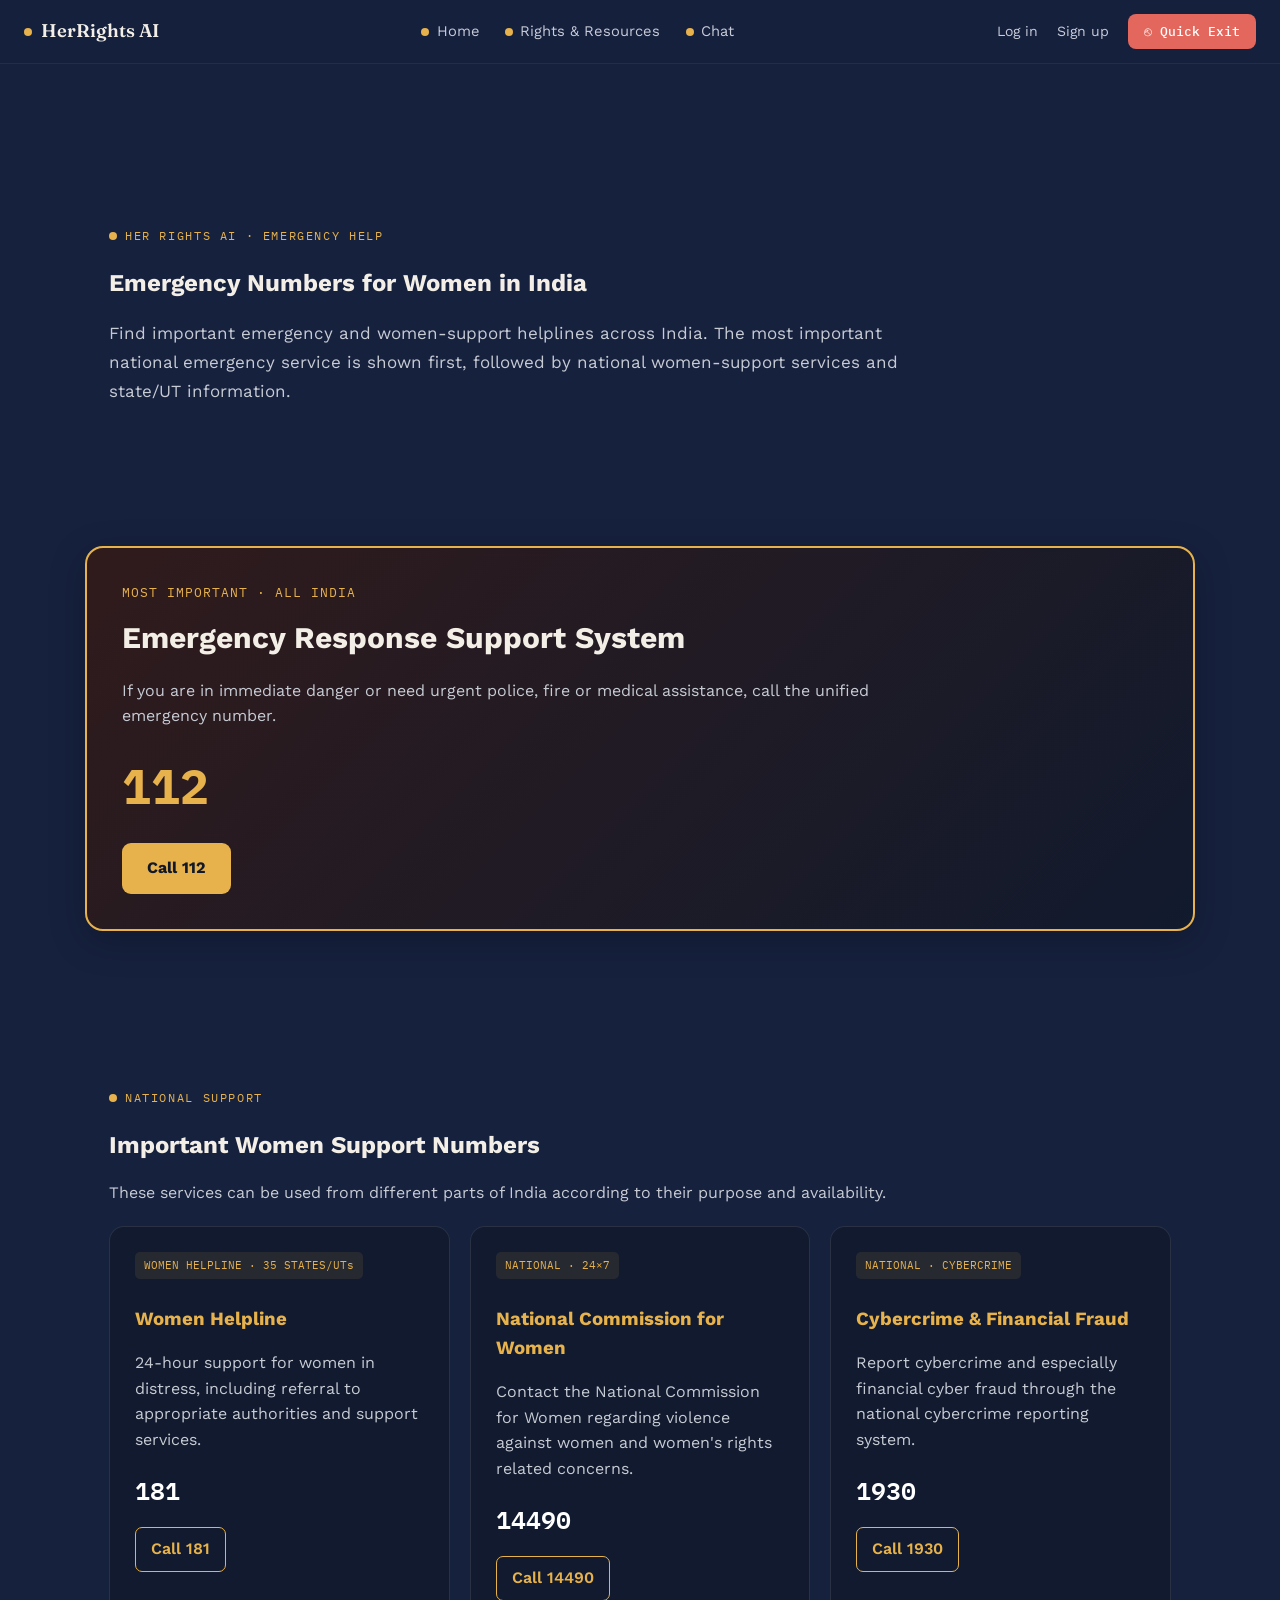
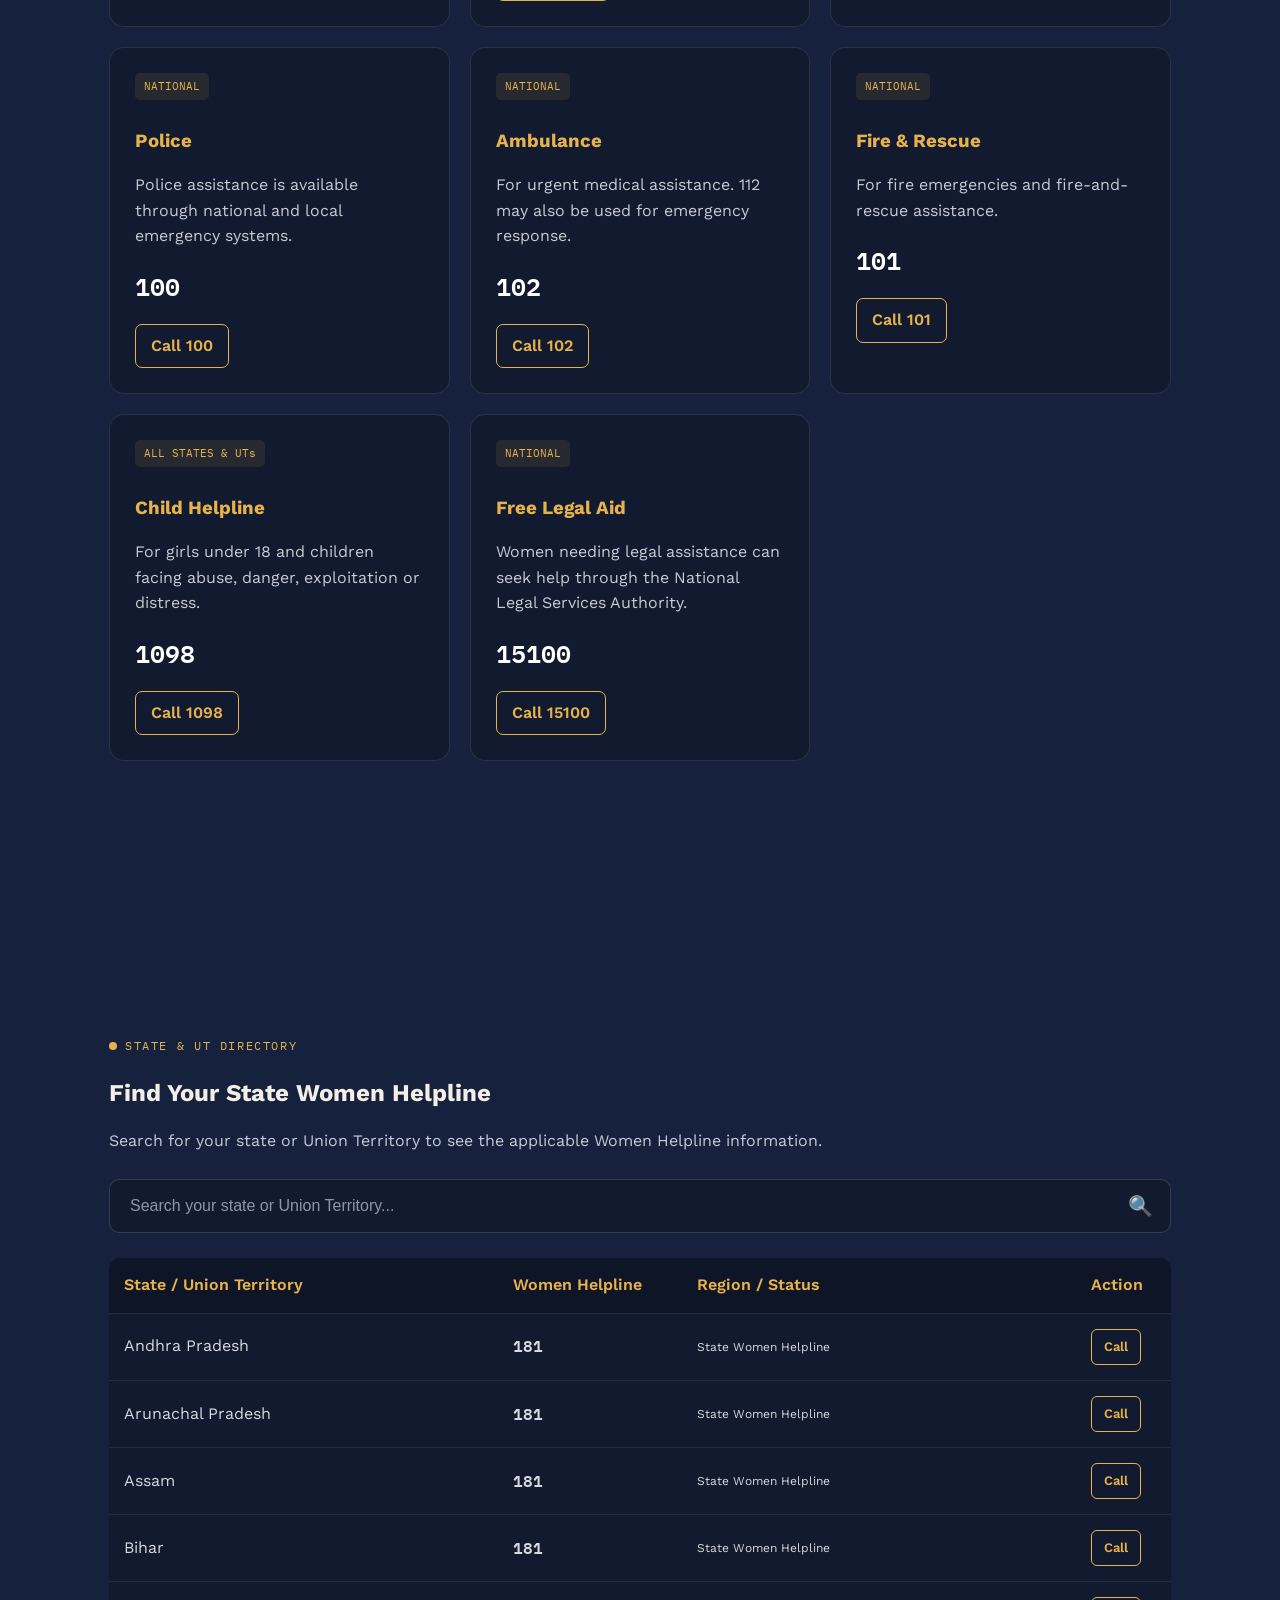
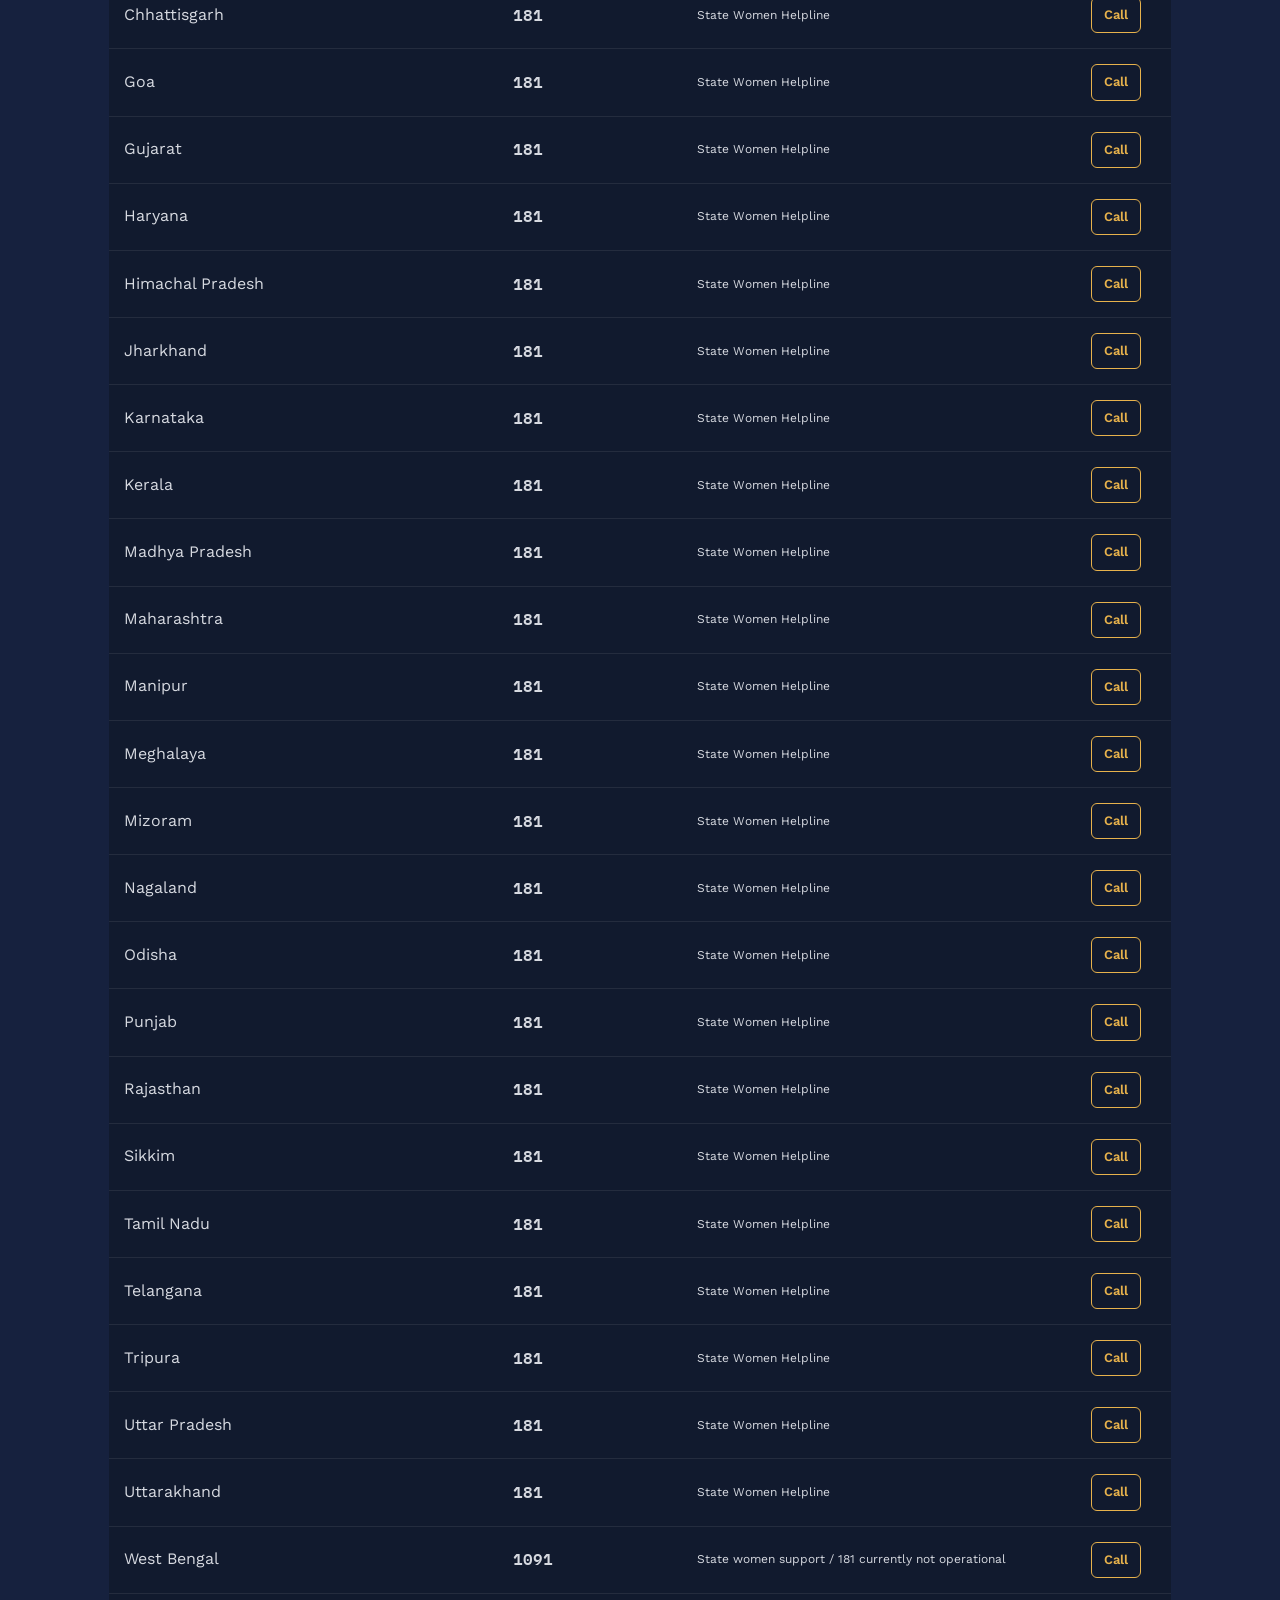
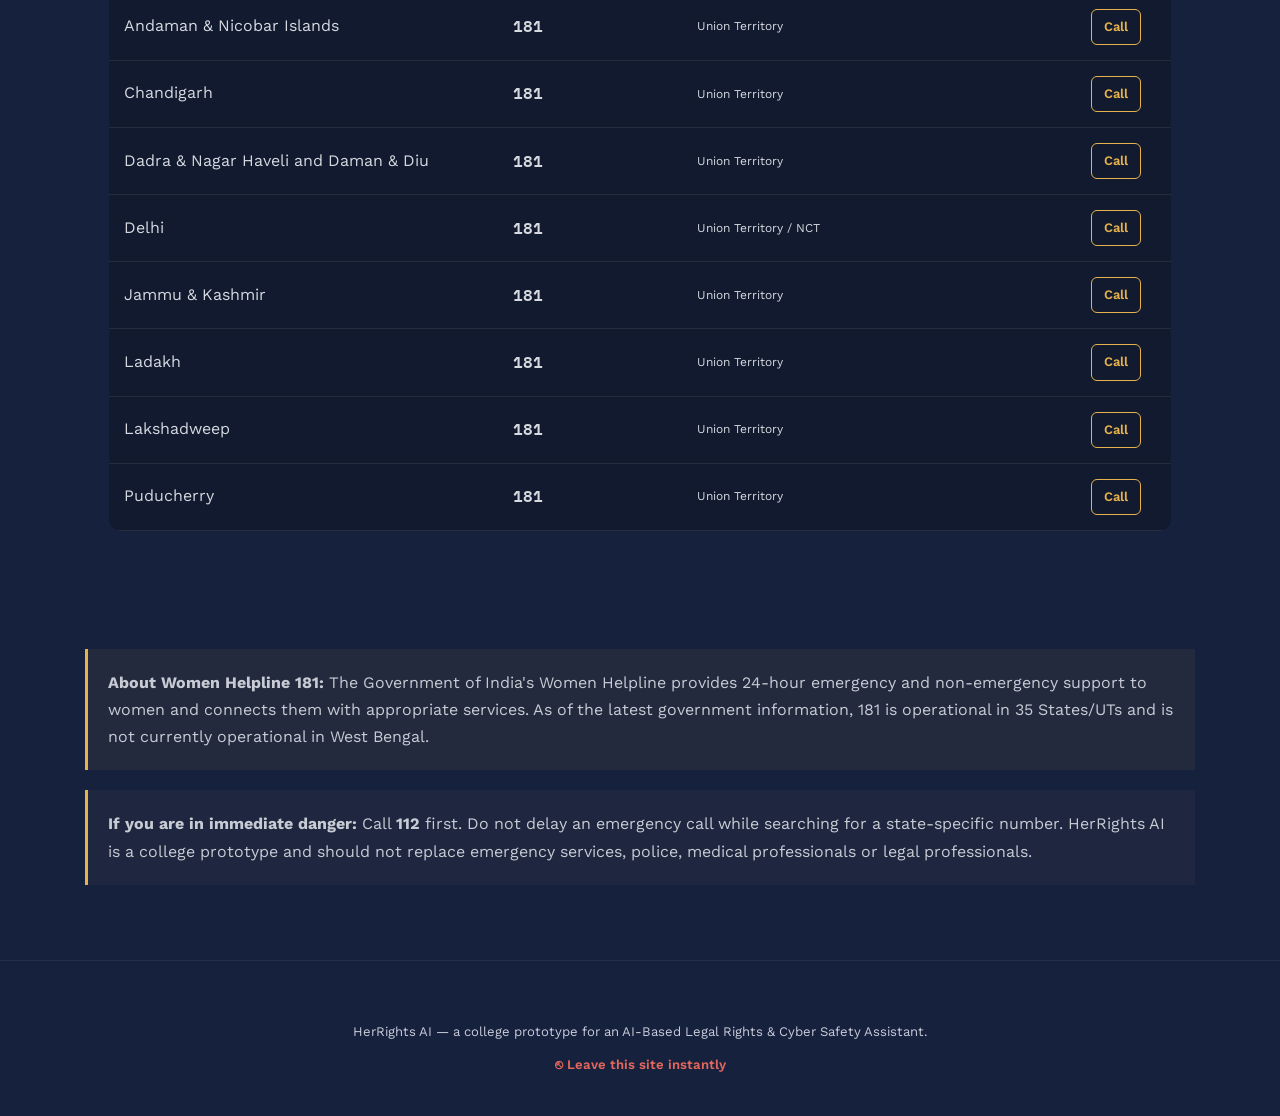
==== static/emergency.html @ c3284aa6 "Initial HerRights AI prototype" ====
<!DOCTYPE html>
<html lang="en">

<head>

    <meta charset="UTF-8">

    <meta name="viewport"
          content="width=device-width, initial-scale=1.0">

    <title>HerRights AI — Emergency Help</title>


    <!-- Google Fonts -->

    <link rel="preconnect"
          href="https://fonts.googleapis.com">

    <link href="https://fonts.googleapis.com/css2?family=Fraunces:opsz,wght@9..144,400;9..144,500;9..144,600;9..144,700&family=Work+Sans:wght@400;500;600;700&family=IBM+Plex+Mono:wght@400;500&display=swap"
          rel="stylesheet">


    <!-- Main CSS -->

    <link rel="stylesheet"
          href="style.css">


    <style>

        /* =====================================================
           PAGE CONTAINER
        ===================================================== */

        .emergency-container {

            max-width: 1150px;

            margin: 55px auto;

            padding: 20px;

        }


        /* =====================================================
           INTRO
        ===================================================== */

        .emergency-intro {

            max-width: 850px;

            margin-bottom: 35px;

        }


        .emergency-intro h1 {

            margin-bottom: 15px;

        }


        .emergency-intro p {

            color: #c7cbd4;

            line-height: 1.7;

            font-size: 17px;

        }


        /* =====================================================
           MOST IMPORTANT EMERGENCY - 112
        ===================================================== */

        .primary-emergency {

            background:
                linear-gradient(
                    135deg,
                    #301b1b,
                    #111a2e
                );

            border: 2px solid #e7b24c;

            border-radius: 18px;

            padding: 35px;

            margin-bottom: 25px;

            box-shadow:
                0 10px 35px
                rgba(0,0,0,0.25);

        }


        .primary-label {

            font-family:
                "IBM Plex Mono",
                monospace;

            font-size: 13px;

            letter-spacing: 1px;

            color: #e7b24c;

            margin-bottom: 12px;

        }


        .primary-emergency h2 {

            margin: 0 0 10px;

            font-size: 30px;

        }


        .primary-emergency p {

            color: #c7cbd4;

            line-height: 1.6;

            max-width: 800px;

        }


        .primary-number {

            font-family:
                "IBM Plex Mono",
                monospace;

            font-size: 48px;

            font-weight: 700;

            color: #e7b24c;

            margin: 20px 0;

        }


        .call-button {

            display: inline-block;

            padding: 13px 25px;

            border-radius: 9px;

            background: #e7b24c;

            color: #111827;

            text-decoration: none;

            font-weight: 700;

        }


        .call-button:hover {

            opacity: 0.9;

        }


        /* =====================================================
           NATIONAL IMPORTANT NUMBERS
        ===================================================== */

        .section-heading {

            margin-top: 45px;

            margin-bottom: 20px;

        }


        .section-heading h2 {

            margin-bottom: 8px;

        }


        .section-heading p {

            color: #c7cbd4;

            line-height: 1.6;

        }


        .emergency-grid {

            display: grid;

            grid-template-columns:
                repeat(
                    auto-fit,
                    minmax(260px, 1fr)
                );

            gap: 20px;

        }


        .emergency-card {

            background: #111a2e;

            border: 1px solid
                rgba(255,255,255,0.1);

            border-radius: 15px;

            padding: 25px;

            transition: 0.25s;

        }


        .emergency-card:hover {

            transform: translateY(-3px);

            border-color: #e7b24c;

        }


        .emergency-card h3 {

            color: #e7b24c;

            margin-bottom: 10px;

        }


        .emergency-card p {

            color: #c7cbd4;

            line-height: 1.6;

        }


        .card-number {

            display: block;

            font-family:
                "IBM Plex Mono",
                monospace;

            font-size: 25px;

            font-weight: 600;

            color: #ffffff;

            margin: 18px 0;

        }


        .region-tag {

            display: inline-block;

            padding: 5px 9px;

            border-radius: 5px;

            background:
                rgba(231,178,76,0.1);

            color: #e7b24c;

            font-family:
                "IBM Plex Mono",
                monospace;

            font-size: 11px;

            margin-bottom: 8px;

        }


        .call-small {

            display: inline-block;

            padding: 9px 15px;

            border: 1px solid #e7b24c;

            border-radius: 7px;

            color: #e7b24c;

            text-decoration: none;

            font-weight: 600;

        }


        .call-small:hover {

            background: #e7b24c;

            color: #111827;

        }


        /* =====================================================
           SEARCH SECTION
        ===================================================== */

        .state-section {

            margin-top: 55px;

        }


        .search-box {

            position: relative;

            margin: 25px 0;

        }


        .search-box input {

            width: 100%;

            box-sizing: border-box;

            padding: 17px 50px 17px 20px;

            border-radius: 10px;

            border: 1px solid
                rgba(255,255,255,0.15);

            background: #111a2e;

            color: #ffffff;

            font-size: 16px;

            outline: none;

        }


        .search-box input:focus {

            border-color: #e7b24c;

        }


        .search-box input::placeholder {

            color: #8f96a5;

        }


        .search-icon {

            position: absolute;

            right: 18px;

            top: 50%;

            transform:
                translateY(-50%);

            color: #e7b24c;

            font-size: 20px;

        }


        .clear-search {

            margin-top: 8px;

            background: none;

            border: none;

            color: #e7b24c;

            cursor: pointer;

            font-size: 14px;

            display: none;

        }


        /* =====================================================
           STATE TABLE
        ===================================================== */

        .state-table-wrapper {

            overflow-x: auto;

        }


        .state-table {

            width: 100%;

            border-collapse: collapse;

            background: #111a2e;

            border-radius: 12px;

            overflow: hidden;

        }


        .state-table th,
        .state-table td {

            padding: 15px;

            text-align: left;

            border-bottom:
                1px solid
                rgba(255,255,255,0.08);

        }


        .state-table th {

            color: #e7b24c;

            font-weight: 600;

            background: #0d1526;

        }


        .state-table td {

            color: #d6d9e0;

        }


        .state-table tr:hover {

            background:
                rgba(231,178,76,0.04);

        }


        .state-number {

            font-family:
                "IBM Plex Mono",
                monospace;

            color: #ffffff;

            font-weight: 600;

        }


        .state-call {

            display: inline-block;

            padding: 7px 12px;

            border: 1px solid #e7b24c;

            border-radius: 6px;

            color: #e7b24c;

            text-decoration: none;

            font-size: 13px;

            font-weight: 600;

        }


        .state-call:hover {

            background: #e7b24c;

            color: #111827;

        }


        .coverage {

            font-size: 12px;

            color: #9ea5b5;

        }


        /* =====================================================
           NO RESULTS
        ===================================================== */

        .no-results {

            display: none;

            text-align: center;

            padding: 35px;

            color: #c7cbd4;

            background: #111a2e;

            border-radius: 12px;

            margin-top: 15px;

        }


        /* =====================================================
           INFORMATION NOTE
        ===================================================== */

        .info-note {

            margin-top: 30px;

            padding: 20px;

            border-left: 3px solid #e7b24c;

            background:
                rgba(231,178,76,0.06);

            color: #c7cbd4;

            line-height: 1.7;

        }


        .warning-note {

            margin-top: 20px;

            padding: 20px;

            border-left: 3px solid #e7b24c;

            background:
                rgba(231,178,76,0.04);

            color: #c7cbd4;

            line-height: 1.7;

        }


        /* =====================================================
           MOBILE
        ===================================================== */

        @media (max-width: 700px) {

            .emergency-container {

                margin-top: 30px;

                padding: 15px;

            }


            .primary-emergency {

                padding: 25px;

            }


            .primary-number {

                font-size: 40px;

            }


            .state-table th,
            .state-table td {

                padding: 12px;

            }

        }

    </style>

</head>


<body>


<!-- =========================================================
     NAVIGATION
========================================================= -->

<header class="nav">


    <a href="index.html"
       class="brand">

        <span class="dot pulse"></span>

        HerRights AI

    </a>


    <nav class="links">


        <a href="index.html">

            <span class="dot"></span>

            Home

        </a>


        <a href="resources.html">

            <span class="dot"></span>

            Rights &amp; Resources

        </a>


        <a href="chat.html">

            <span class="dot"></span>

            Chat

        </a>


    </nav>


    <div class="nav-right">


        <a href="login.html"
           class="nav-auth">

            Log in

        </a>


        <a href="signup.html"
           class="nav-auth">

            Sign up

        </a>


        <button
            class="quick-exit"
            id="quickExitBtn">

            ⎋ Quick Exit

        </button>


    </div>

</header>



<!-- =========================================================
     MAIN
========================================================= -->

<main class="emergency-container">


    <!-- INTRO -->

    <section class="emergency-intro">


        <div class="eyebrow">

            <span class="dot pulse"></span>

            HER RIGHTS AI · EMERGENCY HELP

        </div>


        <h1>

            Emergency Numbers for Women in India

        </h1>


        <p>

            Find important emergency and women-support
            helplines across India. The most important
            national emergency service is shown first,
            followed by national women-support services
            and state/UT information.

        </p>


    </section>



    <!-- =====================================================
         112
    ====================================================== -->

    <section class="primary-emergency">


        <div class="primary-label">

            MOST IMPORTANT · ALL INDIA

        </div>


        <h2>

            Emergency Response Support System

        </h2>


        <p>

            If you are in immediate danger or need
            urgent police, fire or medical assistance,
            call the unified emergency number.

        </p>


        <div class="primary-number">

            112

        </div>


        <a
            href="tel:112"
            class="call-button">

            Call 112

        </a>


    </section>



    <!-- =====================================================
         NATIONAL NUMBERS
    ====================================================== -->

    <section>


        <div class="section-heading">


            <div class="eyebrow">

                <span class="dot"></span>

                NATIONAL SUPPORT

            </div>


            <h2>

                Important Women Support Numbers

            </h2>


            <p>

                These services can be used from
                different parts of India according
                to their purpose and availability.

            </p>


        </div>



        <div class="emergency-grid">



            <!-- 181 -->

            <article class="emergency-card">


                <span class="region-tag">

                    WOMEN HELPLINE · 35 STATES/UTs

                </span>


                <h3>

                    Women Helpline

                </h3>


                <p>

                    24-hour support for women in
                    distress, including referral to
                    appropriate authorities and
                    support services.

                </p>


                <span class="card-number">

                    181

                </span>


                <a
                    href="tel:181"
                    class="call-small">

                    Call 181

                </a>


            </article>



            <!-- NCW -->

            <article class="emergency-card">


                <span class="region-tag">

                    NATIONAL · 24×7

                </span>


                <h3>

                    National Commission for Women

                </h3>


                <p>

                    Contact the National Commission
                    for Women regarding violence
                    against women and women's rights
                    related concerns.

                </p>


                <span class="card-number">

                    14490

                </span>


                <a
                    href="tel:14490"
                    class="call-small">

                    Call 14490

                </a>


            </article>



            <!-- CYBER -->

            <article class="emergency-card">


                <span class="region-tag">

                    NATIONAL · CYBERCRIME

                </span>


                <h3>

                    Cybercrime &amp; Financial Fraud

                </h3>


                <p>

                    Report cybercrime and especially
                    financial cyber fraud through the
                    national cybercrime reporting
                    system.

                </p>


                <span class="card-number">

                    1930

                </span>


                <a
                    href="tel:1930"
                    class="call-small">

                    Call 1930

                </a>


            </article>



            <!-- POLICE -->

            <article class="emergency-card">


                <span class="region-tag">

                    NATIONAL

                </span>


                <h3>

                    Police

                </h3>


                <p>

                    Police assistance is available
                    through national and local
                    emergency systems.

                </p>


                <span class="card-number">

                    100

                </span>


                <a
                    href="tel:100"
                    class="call-small">

                    Call 100

                </a>


            </article>



            <!-- AMBULANCE -->

            <article class="emergency-card">


                <span class="region-tag">

                    NATIONAL

                </span>


                <h3>

                    Ambulance

                </h3>


                <p>

                    For urgent medical assistance.
                    112 may also be used for
                    emergency response.

                </p>


                <span class="card-number">

                    102

                </span>


                <a
                    href="tel:102"
                    class="call-small">

                    Call 102

                </a>


            </article>



            <!-- FIRE -->

            <article class="emergency-card">


                <span class="region-tag">

                    NATIONAL

                </span>


                <h3>

                    Fire &amp; Rescue

                </h3>


                <p>

                    For fire emergencies and
                    fire-and-rescue assistance.

                </p>


                <span class="card-number">

                    101

                </span>


                <a
                    href="tel:101"
                    class="call-small">

                    Call 101

                </a>


            </article>



            <!-- CHILD -->

            <article class="emergency-card">


                <span class="region-tag">

                    ALL STATES &amp; UTs

                </span>


                <h3>

                    Child Helpline

                </h3>


                <p>

                    For girls under 18 and children
                    facing abuse, danger, exploitation
                    or distress.

                </p>


                <span class="card-number">

                    1098

                </span>


                <a
                    href="tel:1098"
                    class="call-small">

                    Call 1098

                </a>


            </article>



            <!-- LEGAL AID -->

            <article class="emergency-card">


                <span class="region-tag">

                    NATIONAL

                </span>


                <h3>

                    Free Legal Aid

                </h3>


                <p>

                    Women needing legal assistance
                    can seek help through the
                    National Legal Services Authority.

                </p>


                <span class="card-number">

                    15100

                </span>


                <a
                    href="tel:15100"
                    class="call-small">

                    Call 15100

                </a>


            </article>


        </div>

    </section>



    <!-- =====================================================
         STATE SEARCH
    ====================================================== -->

    <section class="state-section">


        <div class="section-heading">


            <div class="eyebrow">

                <span class="dot"></span>

                STATE &amp; UT DIRECTORY

            </div>


            <h2>

                Find Your State Women Helpline

            </h2>


            <p>

                Search for your state or Union Territory
                to see the applicable Women Helpline
                information.

            </p>


        </div>



        <!-- SEARCH BAR -->

        <div class="search-box">


            <input
                type="text"
                id="stateSearch"
                placeholder="Search your state or Union Territory...">


            <span class="search-icon">

                🔍

            </span>


        </div>


        <button
            id="clearSearch"
            class="clear-search">

            Clear search

        </button>



        <!-- STATE TABLE -->

        <div class="state-table-wrapper">


            <table class="state-table">


                <thead>

                    <tr>

                        <th>

                            State / Union Territory

                        </th>


                        <th>

                            Women Helpline

                        </th>


                        <th>

                            Region / Status

                        </th>


                        <th>

                            Action

                        </th>

                    </tr>

                </thead>


                <tbody id="stateTableBody">


                    <!-- =================================================
                         STATES
                    ================================================== -->


                    <tr>

                        <td>
                            Andhra Pradesh
                        </td>

                        <td class="state-number">
                            181
                        </td>

                        <td class="coverage">
                            State Women Helpline
                        </td>

                        <td>
                            <a href="tel:181"
                               class="state-call">
                                Call
                            </a>
                        </td>

                    </tr>


                    <tr>

                        <td>
                            Arunachal Pradesh
                        </td>

                        <td class="state-number">
                            181
                        </td>

                        <td class="coverage">
                            State Women Helpline
                        </td>

                        <td>
                            <a href="tel:181"
                               class="state-call">
                                Call
                            </a>
                        </td>

                    </tr>


                    <tr>

                        <td>
                            Assam
                        </td>

                        <td class="state-number">
                            181
                        </td>

                        <td class="coverage">
                            State Women Helpline
                        </td>

                        <td>
                            <a href="tel:181"
                               class="state-call">
                                Call
                            </a>
                        </td>

                    </tr>


                    <tr>

                        <td>
                            Bihar
                        </td>

                        <td class="state-number">
                            181
                        </td>

                        <td class="coverage">
                            State Women Helpline
                        </td>

                        <td>
                            <a href="tel:181"
                               class="state-call">
                                Call
                            </a>
                        </td>

                    </tr>


                    <tr>

                        <td>
                            Chhattisgarh
                        </td>

                        <td class="state-number">
                            181
                        </td>

                        <td class="coverage">
                            State Women Helpline
                        </td>

                        <td>
                            <a href="tel:181"
                               class="state-call">
                                Call
                            </a>
                        </td>

                    </tr>


                    <tr>

                        <td>
                            Goa
                        </td>

                        <td class="state-number">
                            181
                        </td>

                        <td class="coverage">
                            State Women Helpline
                        </td>

                        <td>
                            <a href="tel:181"
                               class="state-call">
                                Call
                            </a>
                        </td>

                    </tr>


                    <tr>

                        <td>
                            Gujarat
                        </td>

                        <td class="state-number">
                            181
                        </td>

                        <td class="coverage">
                            State Women Helpline
                        </td>

                        <td>
                            <a href="tel:181"
                               class="state-call">
                                Call
                            </a>
                        </td>

                    </tr>


                    <tr>

                        <td>
                            Haryana
                        </td>

                        <td class="state-number">
                            181
                        </td>

                        <td class="coverage">
                            State Women Helpline
                        </td>

                        <td>
                            <a href="tel:181"
                               class="state-call">
                                Call
                            </a>
                        </td>

                    </tr>


                    <tr>

                        <td>
                            Himachal Pradesh
                        </td>

                        <td class="state-number">
                            181
                        </td>

                        <td class="coverage">
                            State Women Helpline
                        </td>

                        <td>
                            <a href="tel:181"
                               class="state-call">
                                Call
                            </a>
                        </td>

                    </tr>


                    <tr>

                        <td>
                            Jharkhand
                        </td>

                        <td class="state-number">
                            181
                        </td>

                        <td class="coverage">
                            State Women Helpline
                        </td>

                        <td>
                            <a href="tel:181"
                               class="state-call">
                                Call
                            </a>
                        </td>

                    </tr>


                    <tr>

                        <td>
                            Karnataka
                        </td>

                        <td class="state-number">
                            181
                        </td>

                        <td class="coverage">
                            State Women Helpline
                        </td>

                        <td>
                            <a href="tel:181"
                               class="state-call">
                                Call
                            </a>
                        </td>

                    </tr>


                    <tr>

                        <td>
                            Kerala
                        </td>

                        <td class="state-number">
                            181
                        </td>

                        <td class="coverage">
                            State Women Helpline
                        </td>

                        <td>
                            <a href="tel:181"
                               class="state-call">
                                Call
                            </a>
                        </td>

                    </tr>


                    <tr>

                        <td>
                            Madhya Pradesh
                        </td>

                        <td class="state-number">
                            181
                        </td>

                        <td class="coverage">
                            State Women Helpline
                        </td>

                        <td>
                            <a href="tel:181"
                               class="state-call">
                                Call
                            </a>
                        </td>

                    </tr>


                    <tr>

                        <td>
                            Maharashtra
                        </td>

                        <td class="state-number">
                            181
                        </td>

                        <td class="coverage">
                            State Women Helpline
                        </td>

                        <td>
                            <a href="tel:181"
                               class="state-call">
                                Call
                            </a>
                        </td>

                    </tr>


                    <tr>

                        <td>
                            Manipur
                        </td>

                        <td class="state-number">
                            181
                        </td>

                        <td class="coverage">
                            State Women Helpline
                        </td>

                        <td>
                            <a href="tel:181"
                               class="state-call">
                                Call
                            </a>
                        </td>

                    </tr>


                    <tr>

                        <td>
                            Meghalaya
                        </td>

                        <td class="state-number">
                            181
                        </td>

                        <td class="coverage">
                            State Women Helpline
                        </td>

                        <td>
                            <a href="tel:181"
                               class="state-call">
                                Call
                            </a>
                        </td>

                    </tr>


                    <tr>

                        <td>
                            Mizoram
                        </td>

                        <td class="state-number">
                            181
                        </td>

                        <td class="coverage">
                            State Women Helpline
                        </td>

                        <td>
                            <a href="tel:181"
                               class="state-call">
                                Call
                            </a>
                        </td>

                    </tr>


                    <tr>

                        <td>
                            Nagaland
                        </td>

                        <td class="state-number">
                            181
                        </td>

                        <td class="coverage">
                            State Women Helpline
                        </td>

                        <td>
                            <a href="tel:181"
                               class="state-call">
                                Call
                            </a>
                        </td>

                    </tr>


                    <tr>

                        <td>
                            Odisha
                        </td>

                        <td class="state-number">
                            181
                        </td>

                        <td class="coverage">
                            State Women Helpline
                        </td>

                        <td>
                            <a href="tel:181"
                               class="state-call">
                                Call
                            </a>
                        </td>

                    </tr>


                    <tr>

                        <td>
                            Punjab
                        </td>

                        <td class="state-number">
                            181
                        </td>

                        <td class="coverage">
                            State Women Helpline
                        </td>

                        <td>
                            <a href="tel:181"
                               class="state-call">
                                Call
                            </a>
                        </td>

                    </tr>


                    <tr>

                        <td>
                            Rajasthan
                        </td>

                        <td class="state-number">
                            181
                        </td>

                        <td class="coverage">
                            State Women Helpline
                        </td>

                        <td>
                            <a href="tel:181"
                               class="state-call">
                                Call
                            </a>
                        </td>

                    </tr>


                    <tr>

                        <td>
                            Sikkim
                        </td>

                        <td class="state-number">
                            181
                        </td>

                        <td class="coverage">
                            State Women Helpline
                        </td>

                        <td>
                            <a href="tel:181"
                               class="state-call">
                                Call
                            </a>
                        </td>

                    </tr>


                    <tr>

                        <td>
                            Tamil Nadu
                        </td>

                        <td class="state-number">
                            181
                        </td>

                        <td class="coverage">
                            State Women Helpline
                        </td>

                        <td>
                            <a href="tel:181"
                               class="state-call">
                                Call
                            </a>
                        </td>

                    </tr>


                    <tr>

                        <td>
                            Telangana
                        </td>

                        <td class="state-number">
                            181
                        </td>

                        <td class="coverage">
                            State Women Helpline
                        </td>

                        <td>
                            <a href="tel:181"
                               class="state-call">
                                Call
                            </a>
                        </td>

                    </tr>


                    <tr>

                        <td>
                            Tripura
                        </td>

                        <td class="state-number">
                            181
                        </td>

                        <td class="coverage">
                            State Women Helpline
                        </td>

                        <td>
                            <a href="tel:181"
                               class="state-call">
                                Call
                            </a>
                        </td>

                    </tr>


                    <tr>

                        <td>
                            Uttar Pradesh
                        </td>

                        <td class="state-number">
                            181
                        </td>

                        <td class="coverage">
                            State Women Helpline
                        </td>

                        <td>
                            <a href="tel:181"
                               class="state-call">
                                Call
                            </a>
                        </td>

                    </tr>


                    <tr>

                        <td>
                            Uttarakhand
                        </td>

                        <td class="state-number">
                            181
                        </td>

                        <td class="coverage">
                            State Women Helpline
                        </td>

                        <td>
                            <a href="tel:181"
                               class="state-call">
                                Call
                            </a>
                        </td>

                    </tr>


                    <tr class="special-state">

                        <td>

                            West Bengal

                        </td>

                        <td class="state-number">

                            1091

                        </td>

                        <td class="coverage">

                            State women support /
                            181 currently not operational

                        </td>

                        <td>

                            <a href="tel:1091"
                               class="state-call">

                                Call

                            </a>

                        </td>

                    </tr>



                    <!-- =================================================
                         UNION TERRITORIES
                    ================================================== -->


                    <tr>

                        <td>
                            Andaman &amp; Nicobar Islands
                        </td>

                        <td class="state-number">
                            181
                        </td>

                        <td class="coverage">
                            Union Territory
                        </td>

                        <td>
                            <a href="tel:181"
                               class="state-call">
                                Call
                            </a>
                        </td>

                    </tr>


                    <tr>

                        <td>
                            Chandigarh
                        </td>

                        <td class="state-number">
                            181
                        </td>

                        <td class="coverage">
                            Union Territory
                        </td>

                        <td>
                            <a href="tel:181"
                               class="state-call">
                                Call
                            </a>
                        </td>

                    </tr>


                    <tr>

                        <td>
                            Dadra &amp; Nagar Haveli and Daman &amp; Diu
                        </td>

                        <td class="state-number">
                            181
                        </td>

                        <td class="coverage">
                            Union Territory
                        </td>

                        <td>
                            <a href="tel:181"
                               class="state-call">
                                Call
                            </a>
                        </td>

                    </tr>


                    <tr>

                        <td>
                            Delhi
                        </td>

                        <td class="state-number">
                            181
                        </td>

                        <td class="coverage">
                            Union Territory / NCT
                        </td>

                        <td>
                            <a href="tel:181"
                               class="state-call">
                                Call
                            </a>
                        </td>

                    </tr>


                    <tr>

                        <td>
                            Jammu &amp; Kashmir
                        </td>

                        <td class="state-number">
                            181
                        </td>

                        <td class="coverage">
                            Union Territory
                        </td>

                        <td>
                            <a href="tel:181"
                               class="state-call">
                                Call
                            </a>
                        </td>

                    </tr>


                    <tr>

                        <td>
                            Ladakh
                        </td>

                        <td class="state-number">
                            181
                        </td>

                        <td class="coverage">
                            Union Territory
                        </td>

                        <td>
                            <a href="tel:181"
                               class="state-call">
                                Call
                            </a>
                        </td>

                    </tr>


                    <tr>

                        <td>
                            Lakshadweep
                        </td>

                        <td class="state-number">
                            181
                        </td>

                        <td class="coverage">
                            Union Territory
                        </td>

                        <td>
                            <a href="tel:181"
                               class="state-call">
                                Call
                            </a>
                        </td>

                    </tr>


                    <tr>

                        <td>
                            Puducherry
                        </td>

                        <td class="state-number">
                            181
                        </td>

                        <td class="coverage">
                            Union Territory
                        </td>

                        <td>
                            <a href="tel:181"
                               class="state-call">
                                Call
                            </a>
                        </td>

                    </tr>


                </tbody>

            </table>


            <!-- NO RESULTS -->

            <div
                id="noResults"
                class="no-results">

                No state or Union Territory found.

            </div>


        </div>


        <!-- CLEAR SEARCH -->

        <button
            id="clearSearch"
            class="clear-search">

            Clear search

        </button>


    </section>



    <!-- =====================================================
         IMPORTANT INFORMATION
    ====================================================== -->

    <div class="info-note">


        <strong>

            About Women Helpline 181:

        </strong>


        The Government of India's Women Helpline
        provides 24-hour emergency and
        non-emergency support to women and
        connects them with appropriate services.
        As of the latest government information,
        181 is operational in 35 States/UTs and
        is not currently operational in West Bengal.

    </div>



    <div class="warning-note">


        <strong>

            If you are in immediate danger:

        </strong>


        Call <strong>112</strong> first.

        Do not delay an emergency call while
        searching for a state-specific number.

        HerRights AI is a college prototype and
        should not replace emergency services,
        police, medical professionals or legal
        professionals.


    </div>


</main>



<!-- =========================================================
     FOOTER
========================================================= -->

<footer>


    <p>

        HerRights AI — a college prototype
        for an AI-Based Legal Rights &amp;
        Cyber Safety Assistant.

    </p>


    <a href="#"
       class="foot-exit"
       id="footExit">

        ⎋ Leave this site instantly

    </a>


</footer>



<!-- =========================================================
     SEARCH JAVASCRIPT
========================================================= -->

<script>

    const searchInput =
        document.getElementById("stateSearch");

    const tableBody =
        document.getElementById("stateTableBody");

    const rows =
        tableBody.querySelectorAll("tr");

    const noResults =
        document.getElementById("noResults");

    const clearButton =
        document.getElementById("clearSearch");


    searchInput.addEventListener(
        "input",
        function () {

            const searchValue =
                searchInput.value
                    .toLowerCase()
                    .trim();


            let visibleRows = 0;


            rows.forEach(function (row) {

                const stateName =
                    row
                        .cells[0]
                        .textContent
                        .toLowerCase();


                if (
                    stateName.includes(searchValue)
                ) {

                    row.style.display = "";

                    visibleRows++;

                }

                else {

                    row.style.display = "none";

                }

            });


            if (visibleRows === 0) {

                noResults.style.display =
                    "block";

            }

            else {

                noResults.style.display =
                    "none";

            }


            if (searchValue.length > 0) {

                clearButton.style.display =
                    "inline-block";

            }

            else {

                clearButton.style.display =
                    "none";

            }

        }
    );


    clearButton.addEventListener(
        "click",
        function () {

            searchInput.value = "";

            rows.forEach(function (row) {

                row.style.display = "";

            });


            noResults.style.display =
                "none";


            clearButton.style.display =
                "none";


            searchInput.focus();

        }
    );

</script>



<script src="script.js"></script>


</body>

</html>
---- static/style.css ----
/* ============================================
   BEACON — shared design tokens & base styles
   ============================================ */
:root{
  --ink:#16213E;
  --panel:#1F3057;
  --panel-light:#28406F;
  --beacon:#E7B24C;
  --beacon-soft:#F3D488;
  --paper:#F3EFE6;
  --paper-dim:#C9CCD9;
  --sage:#6FA787;
  --signal:#E3675C;
  --signal-dark:#C24F45;
  --radius:16px;
  --font-display:'Fraunces', serif;
  --font-body:'Work Sans', sans-serif;
  --font-mono:'IBM Plex Mono', monospace;
}
*{ box-sizing:border-box; }
html{ scroll-behavior:smooth; }
body{
  margin:0;
  background:var(--ink);
  color:var(--paper);
  font-family:var(--font-body);
  line-height:1.55;
}
a{ color:inherit; }
img{ max-width:100%; }

/* ---------- Beacon dot signature ---------- */
.dot{
  width:8px; height:8px; border-radius:50%;
  background:var(--beacon); display:inline-block; flex-shrink:0;
}
.dot.pulse{ animation:pulse 2.6s ease-in-out infinite; }
@keyframes pulse{
  0%{ box-shadow:0 0 0 0 rgba(231,178,76,.45); }
  70%{ box-shadow:0 0 0 14px rgba(231,178,76,0); }
  100%{ box-shadow:0 0 0 0 rgba(231,178,76,0); }
}
@media (prefers-reduced-motion: reduce){
  .dot.pulse{ animation:none; }
  html{ scroll-behavior:auto; }
}

.eyebrow{
  font-family:var(--font-mono); font-size:.72rem; letter-spacing:.14em;
  text-transform:uppercase; color:var(--beacon);
  display:flex; align-items:center; gap:.5rem; margin-bottom:.9rem;
}

/* ---------- Nav ---------- */
header.nav{
  position:sticky; top:0; z-index:50;
  display:flex; align-items:center; justify-content:space-between;
  padding:.9rem 1.5rem;
  background:rgba(22,33,62,.86);
  backdrop-filter:blur(10px);
  border-bottom:1px solid rgba(255,255,255,.06);
}
.brand{ display:flex; align-items:center; gap:.55rem; font-family:var(--font-display); font-weight:600; font-size:1.15rem; text-decoration:none; }
nav.links{ display:flex; align-items:center; gap:1.6rem; }
nav.links a{
  font-size:.92rem; text-decoration:none; color:var(--paper-dim);
  display:flex; align-items:center; gap:.45rem; transition:color .15s ease;
}
nav.links a:hover, nav.links a.active{ color:var(--paper); }
.nav-right{ display:flex; align-items:center; gap:1.2rem; }
.nav-auth{ font-size:.88rem; color:var(--paper-dim); text-decoration:none; }
.nav-auth:hover{ color:var(--paper); }

.quick-exit{
  font-family:var(--font-mono); font-size:.82rem; font-weight:500;
  background:var(--signal); color:#fff; border:none;
  padding:.55rem 1rem; border-radius:8px; cursor:pointer;
  display:flex; align-items:center; gap:.45rem;
  transition:background .15s ease, transform .1s ease;
}
.quick-exit:hover{ background:var(--signal-dark); }
.quick-exit:active{ transform:scale(.97); }
.quick-exit:focus-visible, a:focus-visible, button:focus-visible, input:focus-visible{
  outline:2px solid var(--beacon); outline-offset:2px;
}
@media (max-width:860px){ nav.links{ display:none; } }

/* ---------- Layout helpers ---------- */
section{ padding:5.5rem 1.5rem; }
.wrap{ max-width:1140px; margin:0 auto; }
h2.head{
  font-family:var(--font-display); font-weight:600;
  font-size:clamp(1.7rem, 3vw, 2.4rem); margin:0 0 1.2rem 0; max-width:36ch;
}
p.lede{ color:var(--paper-dim); max-width:60ch; font-size:1.03rem; margin:0 0 2.6rem; }

.btn{
  font-family:var(--font-body); font-weight:600; font-size:.95rem;
  padding:.85rem 1.5rem; border-radius:10px; text-decoration:none; cursor:pointer;
  border:1px solid transparent; display:inline-flex; align-items:center; gap:.5rem;
  transition:transform .12s ease, background .15s ease;
}
.btn:active{ transform:scale(.98); }
.btn-primary{ background:var(--beacon); color:var(--ink); }
.btn-primary:hover{ background:var(--beacon-soft); }
.btn-secondary{ background:transparent; color:var(--paper); border-color:rgba(255,255,255,.25); }
.btn-secondary:hover{ border-color:var(--paper); }

/* ---------- Image treatment (duotone, ties any photo to palette) ---------- */
.img-duo{ position:relative; overflow:hidden; border-radius:var(--radius); }
.img-duo img{ width:100%; height:100%; object-fit:cover; display:block; filter:grayscale(.25) contrast(1.05) brightness(.85); }
.img-duo::after{
  content:''; position:absolute; inset:0;
  background:linear-gradient(160deg, rgba(22,33,62,.65), rgba(231,178,76,.28));
  mix-blend-mode:multiply;
}

/* ---------- Hero ---------- */
.hero{
  position:relative; padding:0; min-height:88vh;
  display:flex; align-items:center; overflow:hidden;
}
.hero-bg{ position:absolute; inset:0; z-index:0; }
.hero-bg img{ width:100%; height:100%; object-fit:cover; filter:grayscale(.2) brightness(.55); }
.hero-bg::after{
  content:''; position:absolute; inset:0;
  background:linear-gradient(100deg, rgba(22,33,62,.96) 30%, rgba(22,33,62,.55) 75%, rgba(231,178,76,.15) 100%);
}
.hero-content{ position:relative; z-index:1; padding:5rem 1.5rem; max-width:1140px; margin:0 auto; width:100%; }
.hero h1{
  font-family:var(--font-display); font-weight:600;
  font-size:clamp(2.3rem, 5.2vw, 3.8rem); line-height:1.08; max-width:16ch; margin:0 0 1.3rem 0;
}
.hero p.sub{ font-size:1.08rem; color:var(--paper-dim); max-width:52ch; margin:0 0 2.2rem 0; }
.hero-ctas{ display:flex; gap:.9rem; flex-wrap:wrap; margin-bottom:2.4rem; }
.reassure{ display:flex; gap:1.8rem; flex-wrap:wrap; }
.reassure span{ font-family:var(--font-mono); font-size:.8rem; color:var(--paper-dim); display:flex; align-items:center; gap:.5rem; }

/* ---------- Quick-link cards ---------- */
.card-grid{ display:grid; grid-template-columns:repeat(auto-fit, minmax(240px,1fr)); gap:1.2rem; }
.link-card{
  background:var(--panel); border:1px solid rgba(255,255,255,.06); border-radius:var(--radius);
  padding:0 0 1.8rem; overflow:hidden; text-decoration:none; color:var(--paper);
  display:flex; flex-direction:column; gap:.9rem;
  transition:transform .15s ease, border-color .15s ease;
}
.link-card:hover{ transform:translateY(-3px); border-color:var(--beacon); }
.link-card .card-img{
  width:100%; height:140px; object-fit:cover; display:block;
  filter:grayscale(.15) contrast(1.05) brightness(.9);
}
.link-card h3, .link-card p, .link-card .go{ padding-left:1.8rem; padding-right:1.8rem; }
.link-card h3{ font-family:var(--font-display); font-weight:600; font-size:1.12rem; margin:0; }
.link-card p{ font-size:.88rem; color:var(--paper-dim); margin:0; }
.link-card .go{ font-size:.82rem; font-weight:600; color:var(--beacon); margin-top:auto; }

/* ---------- Split image/text section ---------- */
.split{ display:grid; grid-template-columns:1fr 1fr; gap:3rem; align-items:center; }
.split .img-duo{ height:420px; }
@media (max-width:820px){ .split{ grid-template-columns:1fr; } .split .img-duo{ height:280px; order:-1; } }

.check-list{ list-style:none; padding:0; margin:1.6rem 0 0; display:flex; flex-direction:column; gap:.8rem; }
.check-list li{ display:flex; gap:.7rem; align-items:flex-start; font-size:.95rem; color:var(--paper-dim); }
.check-list .dot{ margin-top:.5rem; }

/* ---------- CTA banner ---------- */
.cta-banner{
  background:linear-gradient(120deg, var(--panel), var(--panel-light));
  border-radius:24px; padding:3.5rem 2.5rem; text-align:center;
  display:flex; flex-direction:column; align-items:center; gap:1.2rem;
}
.cta-banner h2{ font-family:var(--font-display); font-size:clamp(1.6rem,3vw,2.2rem); margin:0; max-width:26ch; }

footer{
  padding:3rem 1.5rem 2.5rem; text-align:center;
  border-top:1px solid rgba(255,255,255,.06); font-size:.82rem; color:var(--paper-dim);
}
footer .foot-exit{ color:var(--signal); font-weight:600; text-decoration:none; }
footer .foot-exit:hover{ text-decoration:underline; }
/* ---------- Auth pages (signup / login) ---------- */
.auth-wrap{
  min-height:calc(100vh - 68px);
  display:flex; align-items:center; justify-content:center;
  padding:3rem 1.5rem;
  background:radial-gradient(ellipse 900px 500px at 50% 0%, rgba(231,178,76,.08), transparent 60%);
}
.auth-card{
  width:100%; max-width:440px;
  background:var(--panel);
  border:1px solid rgba(255,255,255,.06);
  border-radius:var(--radius);
  padding:2.4rem 2.2rem;
}
.auth-card .eyebrow{ justify-content:center; }
.auth-card h1{
  font-family:var(--font-display); font-weight:600;
  font-size:1.7rem; margin:0 0 .5rem; text-align:center;
}
.auth-card p.auth-sub{
  color:var(--paper-dim); font-size:.9rem; text-align:center; margin:0 0 2rem;
}
.field{ margin-bottom:1.2rem; }
.field label{
  display:block; font-size:.82rem; color:var(--paper-dim); margin-bottom:.45rem;
  font-family:var(--font-mono);
}
.field .input-row{ position:relative; }
.field input{
  width:100%; background:var(--ink); border:1px solid rgba(255,255,255,.14);
  color:var(--paper); border-radius:10px; padding:.75rem .95rem; font-family:var(--font-body);
  font-size:.95rem;
}
.field input::placeholder{ color:#6c7690; }
.field input:focus{ border-color:var(--beacon); outline:none; }
.toggle-pw{
  position:absolute; right:.8rem; top:50%; transform:translateY(-50%);
  background:none; border:none; color:var(--paper-dim); font-size:.78rem;
  cursor:pointer; font-family:var(--font-mono);
}
.toggle-pw:hover{ color:var(--beacon); }
.field-hint{ font-size:.76rem; color:var(--paper-dim); margin-top:.4rem; }
.field-error{ font-size:.76rem; color:var(--signal); margin-top:.4rem; display:none; }
.field.has-error input{ border-color:var(--signal); }
.field.has-error .field-error{ display:block; }
.check-row{ display:flex; align-items:flex-start; gap:.6rem; margin-bottom:1.4rem; }
.check-row input[type="checkbox"]{ margin-top:.2rem; accent-color:var(--beacon); }
.check-row label{ font-size:.83rem; color:var(--paper-dim); line-height:1.4; }
.check-row a{ color:var(--beacon); text-decoration:none; }
.check-row a:hover{ text-decoration:underline; }
.auth-submit{ width:100%; justify-content:center; font-size:1rem; padding:.9rem; margin-bottom:1.4rem; }
.auth-divider{
  display:flex; align-items:center; gap:.8rem; margin:1.4rem 0;
  color:var(--paper-dim); font-size:.78rem; font-family:var(--font-mono);
}
.auth-divider::before, .auth-divider::after{ content:''; flex:1; height:1px; background:rgba(255,255,255,.1); }
.auth-alt-link{ display:block; text-align:center; font-size:.85rem; color:var(--paper-dim); }
.auth-alt-link a{ color:var(--beacon); font-weight:600; text-decoration:none; }
.auth-alt-link a:hover{ text-decoration:underline; }
.guest-link{
  display:block; text-align:center; font-size:.85rem; color:var(--paper-dim);
  text-decoration:none; border:1px solid rgba(255,255,255,.16); border-radius:10px;
  padding:.8rem; margin-bottom:1rem; transition:border-color .15s ease;
}
.guest-link:hover{ border-color:var(--beacon); color:var(--paper); }
.form-note{ font-size:.78rem; color:var(--sage); text-align:center; margin-top:1rem; display:none; }
.form-note.show{ display:block; }
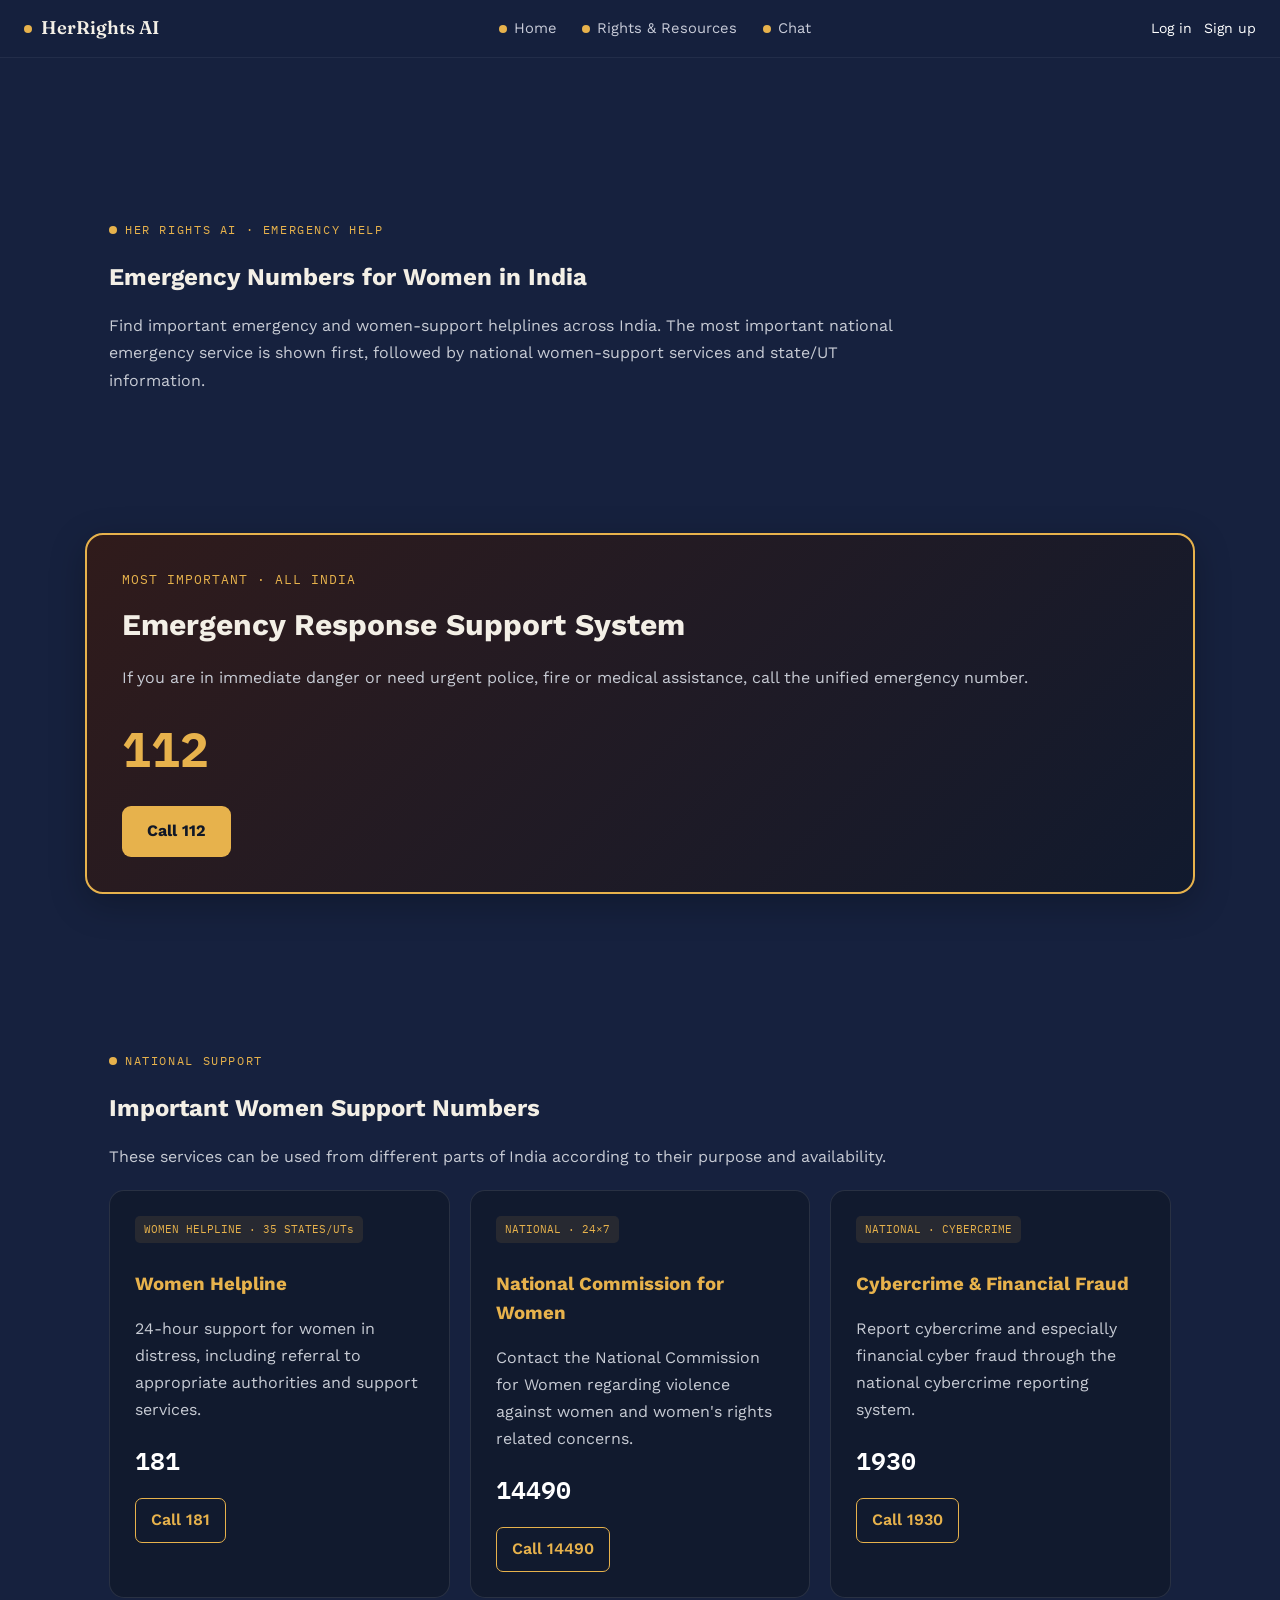
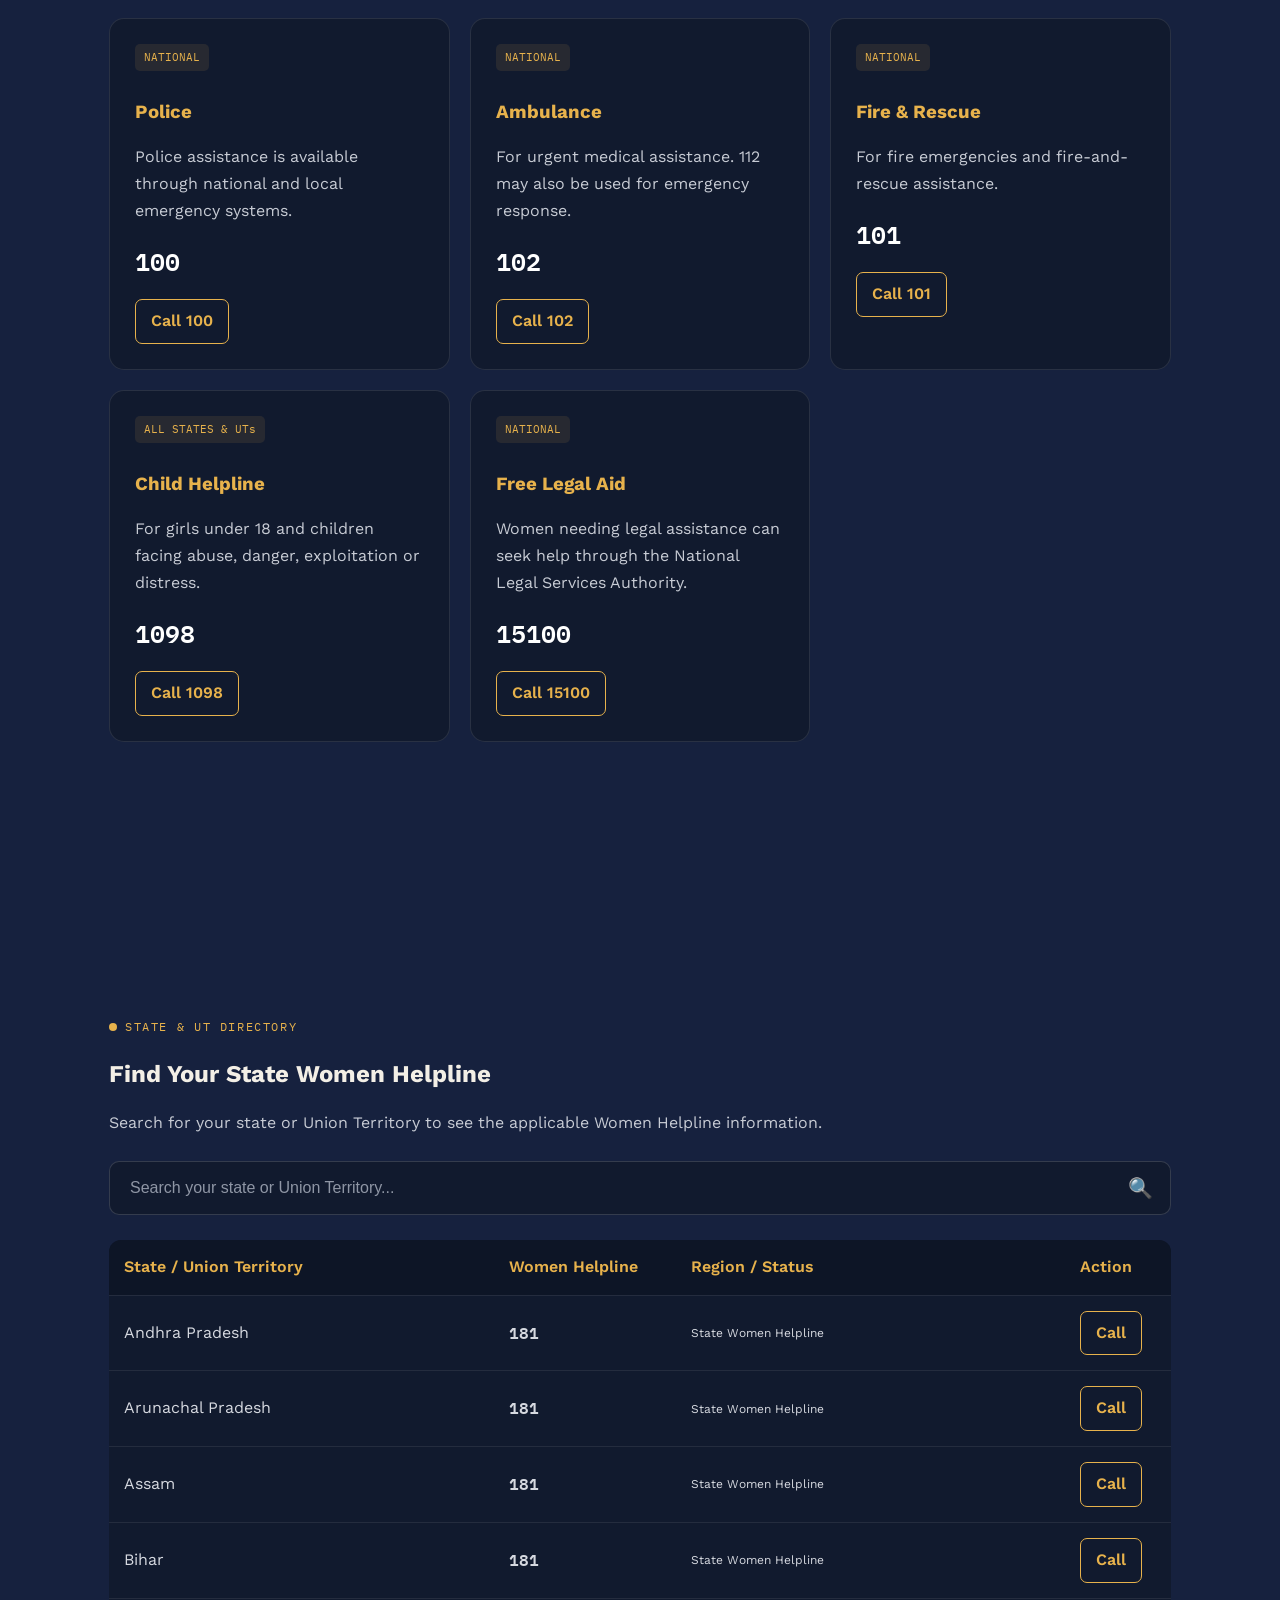
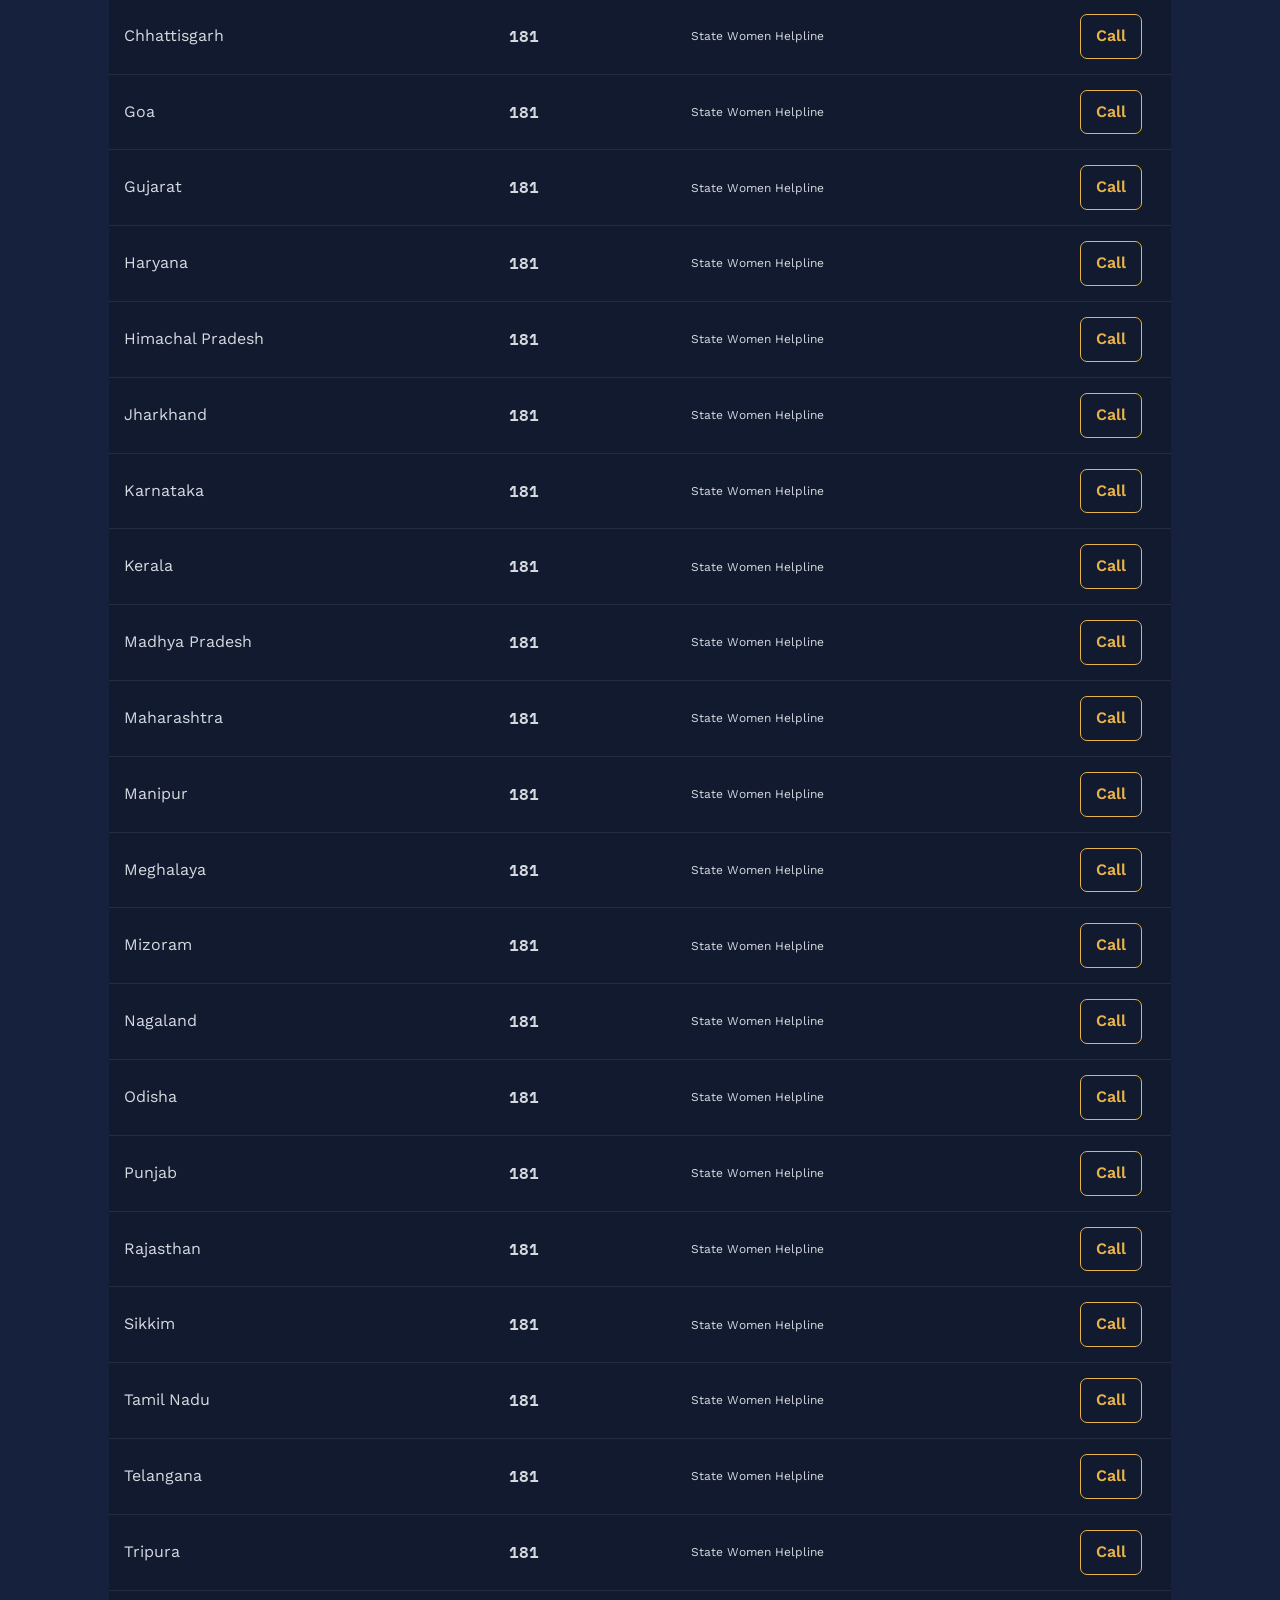
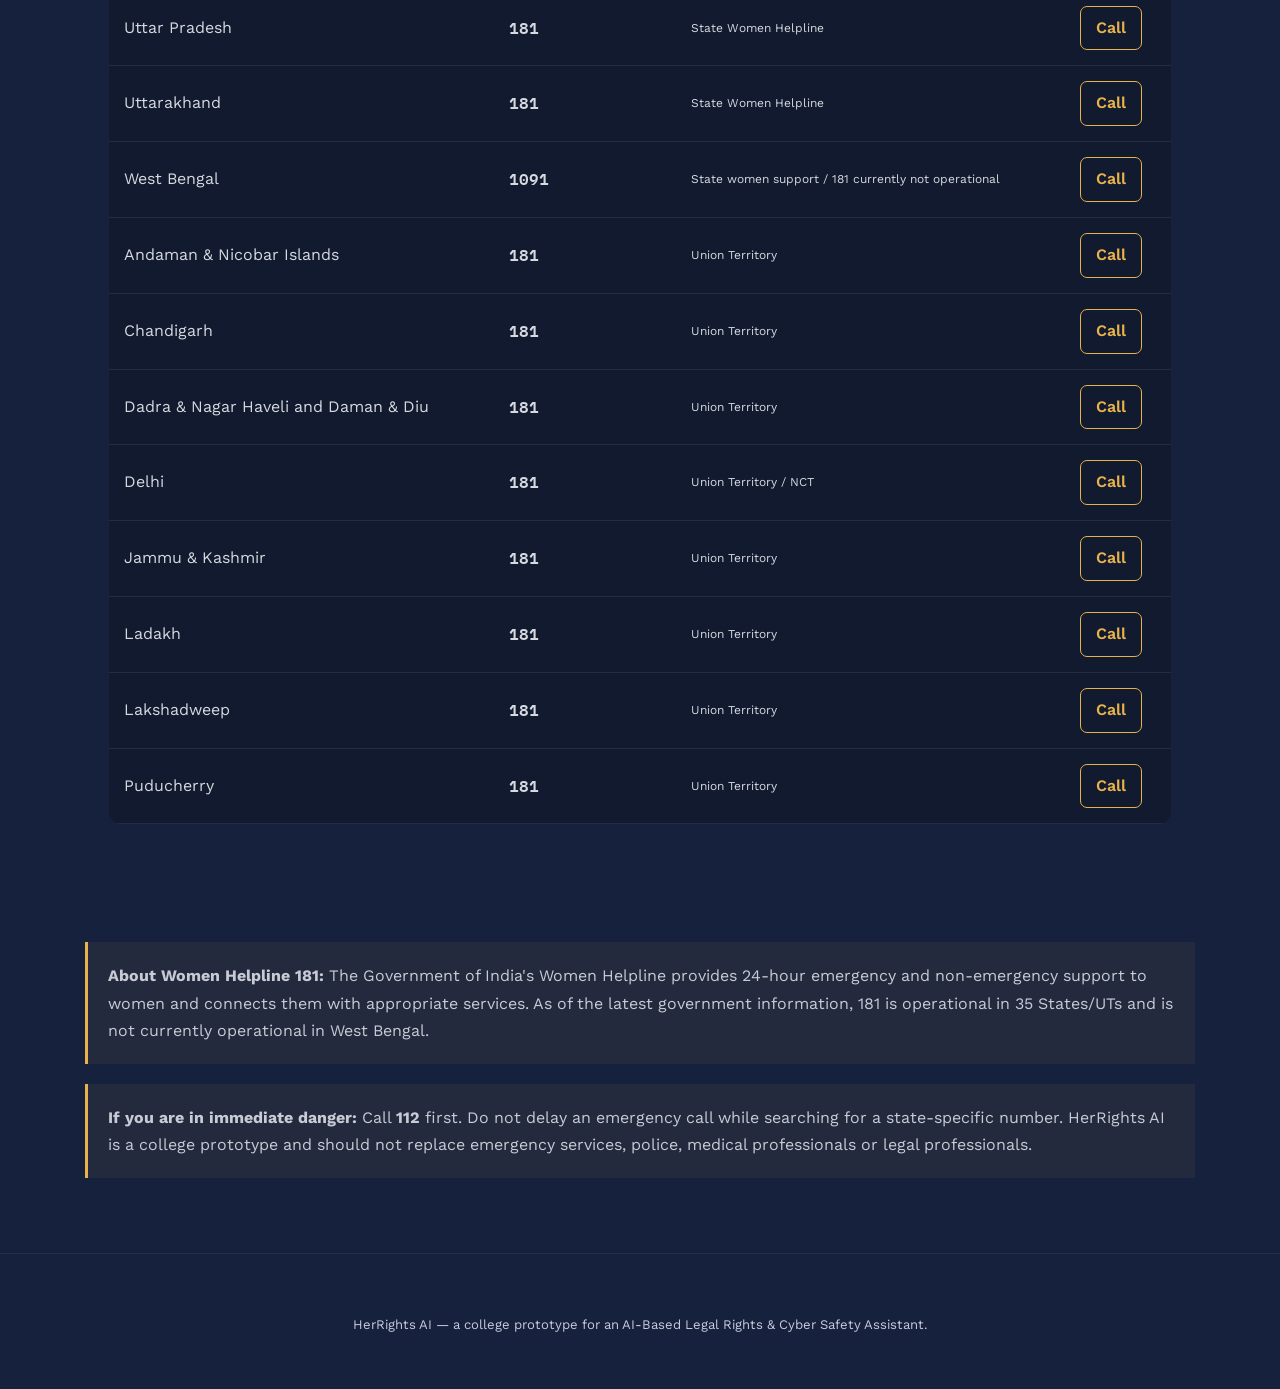
==== commit 6e4a08c2: "Prepare HerRights AI for deployment" ====
--- a/static/emergency.html
+++ b/static/emergency.html
@@ -2,617 +2,388 @@
 <html lang="en">
 
 <head>
-
     <meta charset="UTF-8">
-
-    <meta name="viewport"
-          content="width=device-width, initial-scale=1.0">
+    <meta name="viewport" content="width=device-width, initial-scale=1.0">
 
     <title>HerRights AI — Emergency Help</title>
 
-
-    <!-- Google Fonts -->
-
-    <link rel="preconnect"
-          href="https://fonts.googleapis.com">
+    <link rel="preconnect" href="https://fonts.googleapis.com">
 
     <link href="https://fonts.googleapis.com/css2?family=Fraunces:opsz,wght@9..144,400;9..144,500;9..144,600;9..144,700&family=Work+Sans:wght@400;500;600;700&family=IBM+Plex+Mono:wght@400;500&display=swap"
           rel="stylesheet">
 
-
-    <!-- Main CSS -->
-
-    <link rel="stylesheet"
-          href="style.css">
-
+    <link rel="stylesheet" href="style.css">
 
     <style>
 
         /* =====================================================
-           PAGE CONTAINER
+           PAGE
         ===================================================== */
 
         .emergency-container {
-
             max-width: 1150px;
-
             margin: 55px auto;
-
             padding: 20px;
-
+        }
+
+        .emergency-intro {
+            max-width: 850px;
+            margin-bottom: 35px;
+        }
+
+        .emergency-intro h1 {
+            margin-bottom: 15px;
+        }
+
+        .emergency-intro p,
+        .section-heading p,
+        .primary-emergency p,
+        .emergency-card p {
+            color: #c7cbd4;
+            line-height: 1.7;
         }
 
 
         /* =====================================================
-           INTRO
+           PROFILE ACCOUNT
         ===================================================== */
 
-        .emergency-intro {
-
-            max-width: 850px;
-
-            margin-bottom: 35px;
-
-        }
-
-
-        .emergency-intro h1 {
-
-            margin-bottom: 15px;
-
-        }
-
-
-        .emergency-intro p {
-
-            color: #c7cbd4;
-
-            line-height: 1.7;
-
+        .nav-right {
+            display: flex;
+            align-items: center;
+            gap: 12px;
+        }
+
+        .profile-area {
+            position: relative;
+        }
+
+        .profile-button {
+            width: 42px;
+            height: 42px;
+            border-radius: 50%;
+            border: 2px solid #e7b24c;
+            background: #e7b24c;
+            color: #111827;
+            font-weight: 700;
             font-size: 17px;
-
+            cursor: pointer;
+            display: flex;
+            align-items: center;
+            justify-content: center;
+            padding: 0;
+            line-height: 1;
+            box-sizing: border-box;
+            font-family: Arial, sans-serif;
+        }
+
+        .profile-button:hover {
+            transform: scale(1.05);
+            background: #f0c266;
+            border-color: #f0c266;
+        }
+
+        .profile-menu {
+            position: absolute;
+            right: 0;
+            top: 52px;
+            width: 230px;
+            background: #111a2e;
+            border: 1px solid rgba(255,255,255,0.12);
+            border-radius: 14px;
+            padding: 10px;
+            display: none;
+            z-index: 1000;
+            box-shadow: 0 15px 40px rgba(0,0,0,0.35);
+        }
+
+        .profile-menu.show {
+            display: block;
+        }
+
+        .profile-name {
+            padding: 12px;
+            color: #e7b24c;
+            font-weight: 700;
+            border-bottom: 1px solid rgba(255,255,255,0.08);
+            margin-bottom: 5px;
+        }
+
+        .profile-menu button {
+            width: 100%;
+            background: transparent;
+            border: none;
+            color: #ffffff;
+            text-align: left;
+            padding: 11px 12px;
+            border-radius: 8px;
+            cursor: pointer;
+            font-size: 14px;
+        }
+
+        .profile-menu button:hover {
+            background: rgba(231,178,76,0.10);
+            color: #e7b24c;
+        }
+
+        .nav-auth {
+            color: #ffffff;
+            text-decoration: none;
+        }
+
+        .nav-auth:hover {
+            color: #e7b24c;
         }
 
 
         /* =====================================================
-           MOST IMPORTANT EMERGENCY - 112
+           PRIMARY EMERGENCY
         ===================================================== */
 
         .primary-emergency {
-
-            background:
-                linear-gradient(
-                    135deg,
-                    #301b1b,
-                    #111a2e
-                );
-
+            background: linear-gradient(135deg, #301b1b, #111a2e);
             border: 2px solid #e7b24c;
-
             border-radius: 18px;
-
             padding: 35px;
-
             margin-bottom: 25px;
-
-            box-shadow:
-                0 10px 35px
-                rgba(0,0,0,0.25);
-
-        }
-
+            box-shadow: 0 10px 35px rgba(0,0,0,0.25);
+        }
 
         .primary-label {
-
-            font-family:
-                "IBM Plex Mono",
-                monospace;
-
+            font-family: "IBM Plex Mono", monospace;
             font-size: 13px;
-
             letter-spacing: 1px;
-
             color: #e7b24c;
-
             margin-bottom: 12px;
-
-        }
-
+        }
 
         .primary-emergency h2 {
-
             margin: 0 0 10px;
-
             font-size: 30px;
-
-        }
-
-
-        .primary-emergency p {
-
-            color: #c7cbd4;
-
-            line-height: 1.6;
-
-            max-width: 800px;
-
-        }
-
+        }
 
         .primary-number {
-
-            font-family:
-                "IBM Plex Mono",
-                monospace;
-
+            font-family: "IBM Plex Mono", monospace;
             font-size: 48px;
-
             font-weight: 700;
-
             color: #e7b24c;
-
             margin: 20px 0;
-
-        }
-
+        }
 
         .call-button {
-
             display: inline-block;
-
             padding: 13px 25px;
-
             border-radius: 9px;
-
             background: #e7b24c;
-
             color: #111827;
-
             text-decoration: none;
-
             font-weight: 700;
-
-        }
-
+        }
 
         .call-button:hover {
-
             opacity: 0.9;
-
         }
 
 
         /* =====================================================
-           NATIONAL IMPORTANT NUMBERS
+           SECTIONS
         ===================================================== */
 
         .section-heading {
-
             margin-top: 45px;
-
             margin-bottom: 20px;
-
-        }
-
+        }
 
         .section-heading h2 {
-
             margin-bottom: 8px;
-
-        }
-
-
-        .section-heading p {
-
-            color: #c7cbd4;
-
-            line-height: 1.6;
-
-        }
-
+        }
 
         .emergency-grid {
-
             display: grid;
-
-            grid-template-columns:
-                repeat(
-                    auto-fit,
-                    minmax(260px, 1fr)
-                );
-
+            grid-template-columns: repeat(auto-fit, minmax(260px, 1fr));
             gap: 20px;
-
-        }
-
+        }
 
         .emergency-card {
-
             background: #111a2e;
-
-            border: 1px solid
-                rgba(255,255,255,0.1);
-
+            border: 1px solid rgba(255,255,255,0.1);
             border-radius: 15px;
-
             padding: 25px;
-
             transition: 0.25s;
-
-        }
-
+        }
 
         .emergency-card:hover {
-
             transform: translateY(-3px);
-
             border-color: #e7b24c;
-
-        }
-
+        }
 
         .emergency-card h3 {
-
             color: #e7b24c;
-
             margin-bottom: 10px;
-
-        }
-
-
-        .emergency-card p {
-
-            color: #c7cbd4;
-
-            line-height: 1.6;
-
-        }
-
+        }
 
         .card-number {
-
             display: block;
-
-            font-family:
-                "IBM Plex Mono",
-                monospace;
-
+            font-family: "IBM Plex Mono", monospace;
             font-size: 25px;
-
             font-weight: 600;
-
             color: #ffffff;
-
             margin: 18px 0;
-
-        }
-
+        }
 
         .region-tag {
-
             display: inline-block;
-
             padding: 5px 9px;
-
             border-radius: 5px;
-
-            background:
-                rgba(231,178,76,0.1);
-
+            background: rgba(231,178,76,0.1);
             color: #e7b24c;
-
-            font-family:
-                "IBM Plex Mono",
-                monospace;
-
+            font-family: "IBM Plex Mono", monospace;
             font-size: 11px;
-
             margin-bottom: 8px;
-
-        }
-
-
-        .call-small {
-
+        }
+
+        .call-small,
+        .state-call {
             display: inline-block;
-
             padding: 9px 15px;
-
             border: 1px solid #e7b24c;
-
             border-radius: 7px;
-
             color: #e7b24c;
-
             text-decoration: none;
-
             font-weight: 600;
-
-        }
-
-
-        .call-small:hover {
-
+        }
+
+        .call-small:hover,
+        .state-call:hover {
             background: #e7b24c;
-
             color: #111827;
-
         }
 
 
         /* =====================================================
-           SEARCH SECTION
+           SEARCH
         ===================================================== */
 
         .state-section {
-
             margin-top: 55px;
-
-        }
-
+        }
 
         .search-box {
-
             position: relative;
-
             margin: 25px 0;
-
-        }
-
+        }
 
         .search-box input {
-
             width: 100%;
-
             box-sizing: border-box;
-
             padding: 17px 50px 17px 20px;
-
             border-radius: 10px;
-
-            border: 1px solid
-                rgba(255,255,255,0.15);
-
+            border: 1px solid rgba(255,255,255,0.15);
             background: #111a2e;
-
             color: #ffffff;
-
             font-size: 16px;
-
             outline: none;
-
-        }
-
+        }
 
         .search-box input:focus {
-
             border-color: #e7b24c;
-
-        }
-
+        }
 
         .search-box input::placeholder {
-
             color: #8f96a5;
-
-        }
-
+        }
 
         .search-icon {
-
             position: absolute;
-
             right: 18px;
-
             top: 50%;
-
-            transform:
-                translateY(-50%);
-
+            transform: translateY(-50%);
             color: #e7b24c;
-
             font-size: 20px;
-
-        }
-
+        }
 
         .clear-search {
-
             margin-top: 8px;
-
             background: none;
-
             border: none;
-
             color: #e7b24c;
-
             cursor: pointer;
-
             font-size: 14px;
-
             display: none;
-
         }
 
 
         /* =====================================================
-           STATE TABLE
+           TABLE
         ===================================================== */
 
         .state-table-wrapper {
-
             overflow-x: auto;
-
-        }
-
+        }
 
         .state-table {
-
             width: 100%;
-
             border-collapse: collapse;
-
             background: #111a2e;
-
             border-radius: 12px;
-
             overflow: hidden;
-
-        }
-
+        }
 
         .state-table th,
         .state-table td {
-
             padding: 15px;
-
             text-align: left;
-
-            border-bottom:
-                1px solid
-                rgba(255,255,255,0.08);
-
-        }
-
+            border-bottom: 1px solid rgba(255,255,255,0.08);
+        }
 
         .state-table th {
-
             color: #e7b24c;
-
             font-weight: 600;
-
             background: #0d1526;
-
-        }
-
+        }
 
         .state-table td {
-
             color: #d6d9e0;
-
-        }
-
-
-        .state-table tr:hover {
-
-            background:
-                rgba(231,178,76,0.04);
-
-        }
-
+        }
 
         .state-number {
-
-            font-family:
-                "IBM Plex Mono",
-                monospace;
-
+            font-family: "IBM Plex Mono", monospace;
             color: #ffffff;
-
             font-weight: 600;
-
-        }
-
-
-        .state-call {
-
-            display: inline-block;
-
-            padding: 7px 12px;
-
-            border: 1px solid #e7b24c;
-
-            border-radius: 6px;
-
-            color: #e7b24c;
-
-            text-decoration: none;
-
-            font-size: 13px;
-
-            font-weight: 600;
-
-        }
-
-
-        .state-call:hover {
-
-            background: #e7b24c;
-
-            color: #111827;
-
-        }
-
+        }
 
         .coverage {
-
             font-size: 12px;
-
             color: #9ea5b5;
-
+        }
+
+        .no-results {
+            display: none;
+            text-align: center;
+            padding: 35px;
+            color: #c7cbd4;
+            background: #111a2e;
+            border-radius: 12px;
+            margin-top: 15px;
         }
 
 
         /* =====================================================
-           NO RESULTS
+           NOTES
         ===================================================== */
 
-        .no-results {
-
-            display: none;
-
-            text-align: center;
-
-            padding: 35px;
-
+        .info-note,
+        .warning-note {
+            margin-top: 30px;
+            padding: 20px;
+            border-left: 3px solid #e7b24c;
+            background: rgba(231,178,76,0.06);
             color: #c7cbd4;
-
-            background: #111a2e;
-
-            border-radius: 12px;
-
-            margin-top: 15px;
-
-        }
-
-
-        /* =====================================================
-           INFORMATION NOTE
-        ===================================================== */
-
-        .info-note {
-
-            margin-top: 30px;
-
-            padding: 20px;
-
-            border-left: 3px solid #e7b24c;
-
-            background:
-                rgba(231,178,76,0.06);
-
-            color: #c7cbd4;
-
             line-height: 1.7;
-
-        }
-
+        }
 
         .warning-note {
-
             margin-top: 20px;
-
-            padding: 20px;
-
-            border-left: 3px solid #e7b24c;
-
-            background:
-                rgba(231,178,76,0.04);
-
-            color: #c7cbd4;
-
-            line-height: 1.7;
-
         }
 
 
@@ -623,44 +394,33 @@
         @media (max-width: 700px) {
 
             .emergency-container {
-
                 margin-top: 30px;
-
                 padding: 15px;
-
             }
 
-
             .primary-emergency {
-
                 padding: 25px;
-
             }
 
-
             .primary-number {
-
                 font-size: 40px;
-
             }
-
 
             .state-table th,
             .state-table td {
-
                 padding: 12px;
-
             }
 
+            .profile-menu {
+                right: -5px;
+            }
         }
 
     </style>
-
 </head>
 
 
 <body>
-
 
 <!-- =========================================================
      NAVIGATION
@@ -668,82 +428,34 @@
 
 <header class="nav">
 
-
-    <a href="index.html"
-       class="brand">
-
+    <a href="index.html" class="brand">
         <span class="dot pulse"></span>
-
         HerRights AI
-
     </a>
 
-
     <nav class="links">
 
-
         <a href="index.html">
-
             <span class="dot"></span>
-
             Home
-
         </a>
 
-
         <a href="resources.html">
-
             <span class="dot"></span>
-
             Rights &amp; Resources
-
         </a>
 
-
         <a href="chat.html">
-
             <span class="dot"></span>
-
             Chat
-
         </a>
 
-
     </nav>
 
-
-    <div class="nav-right">
-
-
-        <a href="login.html"
-           class="nav-auth">
-
-            Log in
-
-        </a>
-
-
-        <a href="signup.html"
-           class="nav-auth">
-
-            Sign up
-
-        </a>
-
-
-        <button
-            class="quick-exit"
-            id="quickExitBtn">
-
-            ⎋ Quick Exit
-
-        </button>
-
-
-    </div>
+    <!-- Dynamic account area -->
+    <div class="nav-right" id="navAccount"></div>
 
 </header>
-
 
 
 <!-- =========================================================
@@ -757,36 +469,24 @@
 
     <section class="emergency-intro">
 
-
         <div class="eyebrow">
-
             <span class="dot pulse"></span>
-
             HER RIGHTS AI · EMERGENCY HELP
-
         </div>
 
-
         <h1>
-
             Emergency Numbers for Women in India
-
         </h1>
 
-
         <p>
-
             Find important emergency and women-support
             helplines across India. The most important
             national emergency service is shown first,
             followed by national women-support services
             and state/UT information.
-
         </p>
 
-
     </section>
-
 
 
     <!-- =====================================================
@@ -795,48 +495,29 @@
 
     <section class="primary-emergency">
 
-
         <div class="primary-label">
-
             MOST IMPORTANT · ALL INDIA
-
         </div>
 
-
         <h2>
-
             Emergency Response Support System
-
         </h2>
 
-
         <p>
-
             If you are in immediate danger or need
             urgent police, fire or medical assistance,
             call the unified emergency number.
-
         </p>
 
-
         <div class="primary-number">
-
             112
-
         </div>
 
-
-        <a
-            href="tel:112"
-            class="call-button">
-
+        <a href="tel:112" class="call-button">
             Call 112
-
         </a>
 
-
     </section>
-
 
 
     <!-- =====================================================
@@ -845,432 +526,249 @@
 
     <section>
 
-
         <div class="section-heading">
 
-
             <div class="eyebrow">
-
                 <span class="dot"></span>
-
                 NATIONAL SUPPORT
-
             </div>
 
-
             <h2>
-
                 Important Women Support Numbers
-
             </h2>
 
-
             <p>
-
                 These services can be used from
                 different parts of India according
                 to their purpose and availability.
-
             </p>
 
-
         </div>
 
 
-
         <div class="emergency-grid">
 
 
-
-            <!-- 181 -->
-
             <article class="emergency-card">
 
-
                 <span class="region-tag">
-
                     WOMEN HELPLINE · 35 STATES/UTs
-
-                </span>
-
+                </span>
 
                 <h3>
-
                     Women Helpline
-
                 </h3>
 
-
                 <p>
-
                     24-hour support for women in
                     distress, including referral to
                     appropriate authorities and
                     support services.
-
                 </p>
 
-
                 <span class="card-number">
-
                     181
-
-                </span>
-
-
-                <a
-                    href="tel:181"
-                    class="call-small">
-
+                </span>
+
+                <a href="tel:181" class="call-small">
                     Call 181
-
                 </a>
 
-
             </article>
 
 
-
-            <!-- NCW -->
-
             <article class="emergency-card">
 
-
                 <span class="region-tag">
-
                     NATIONAL · 24×7
-
-                </span>
-
+                </span>
 
                 <h3>
-
                     National Commission for Women
-
                 </h3>
 
-
                 <p>
-
                     Contact the National Commission
                     for Women regarding violence
                     against women and women's rights
                     related concerns.
-
                 </p>
 
-
                 <span class="card-number">
-
                     14490
-
-                </span>
-
-
-                <a
-                    href="tel:14490"
-                    class="call-small">
-
+                </span>
+
+                <a href="tel:14490" class="call-small">
                     Call 14490
-
                 </a>
 
-
             </article>
 
 
-
-            <!-- CYBER -->
-
             <article class="emergency-card">
 
-
                 <span class="region-tag">
-
                     NATIONAL · CYBERCRIME
-
-                </span>
-
+                </span>
 
                 <h3>
-
                     Cybercrime &amp; Financial Fraud
-
                 </h3>
 
-
                 <p>
-
                     Report cybercrime and especially
                     financial cyber fraud through the
                     national cybercrime reporting
                     system.
-
                 </p>
 
-
                 <span class="card-number">
-
                     1930
-
-                </span>
-
-
-                <a
-                    href="tel:1930"
-                    class="call-small">
-
+                </span>
+
+                <a href="tel:1930" class="call-small">
                     Call 1930
-
                 </a>
 
-
             </article>
 
 
-
-            <!-- POLICE -->
-
             <article class="emergency-card">
 
-
                 <span class="region-tag">
-
                     NATIONAL
-
-                </span>
-
+                </span>
 
                 <h3>
-
                     Police
-
                 </h3>
 
-
                 <p>
-
                     Police assistance is available
                     through national and local
                     emergency systems.
-
                 </p>
 
-
                 <span class="card-number">
-
                     100
-
-                </span>
-
-
-                <a
-                    href="tel:100"
-                    class="call-small">
-
+                </span>
+
+                <a href="tel:100" class="call-small">
                     Call 100
-
                 </a>
 
-
             </article>
 
 
-
-            <!-- AMBULANCE -->
-
             <article class="emergency-card">
 
-
                 <span class="region-tag">
-
                     NATIONAL
-
-                </span>
-
+                </span>
 
                 <h3>
-
                     Ambulance
-
                 </h3>
 
-
                 <p>
-
                     For urgent medical assistance.
                     112 may also be used for
                     emergency response.
-
                 </p>
 
-
                 <span class="card-number">
-
                     102
-
-                </span>
-
-
-                <a
-                    href="tel:102"
-                    class="call-small">
-
+                </span>
+
+                <a href="tel:102" class="call-small">
                     Call 102
-
                 </a>
 
-
             </article>
 
 
-
-            <!-- FIRE -->
-
             <article class="emergency-card">
 
-
                 <span class="region-tag">
-
                     NATIONAL
-
-                </span>
-
+                </span>
 
                 <h3>
-
                     Fire &amp; Rescue
-
                 </h3>
 
-
                 <p>
-
                     For fire emergencies and
                     fire-and-rescue assistance.
-
                 </p>
 
-
                 <span class="card-number">
-
                     101
-
-                </span>
-
-
-                <a
-                    href="tel:101"
-                    class="call-small">
-
+                </span>
+
+                <a href="tel:101" class="call-small">
                     Call 101
-
                 </a>
 
-
             </article>
 
 
-
-            <!-- CHILD -->
-
             <article class="emergency-card">
 
-
                 <span class="region-tag">
-
                     ALL STATES &amp; UTs
-
-                </span>
-
+                </span>
 
                 <h3>
-
                     Child Helpline
-
                 </h3>
 
-
                 <p>
-
                     For girls under 18 and children
                     facing abuse, danger, exploitation
                     or distress.
-
                 </p>
 
-
                 <span class="card-number">
-
                     1098
-
-                </span>
-
-
-                <a
-                    href="tel:1098"
-                    class="call-small">
-
+                </span>
+
+                <a href="tel:1098" class="call-small">
                     Call 1098
-
                 </a>
 
-
             </article>
 
 
-
-            <!-- LEGAL AID -->
-
             <article class="emergency-card">
 
-
                 <span class="region-tag">
-
                     NATIONAL
-
-                </span>
-
+                </span>
 
                 <h3>
-
                     Free Legal Aid
-
                 </h3>
 
-
                 <p>
-
                     Women needing legal assistance
                     can seek help through the
                     National Legal Services Authority.
-
                 </p>
 
-
                 <span class="card-number">
-
                     15100
-
-                </span>
-
-
-                <a
-                    href="tel:15100"
-                    class="call-small">
-
+                </span>
+
+                <a href="tel:15100" class="call-small">
                     Call 15100
-
                 </a>
 
-
             </article>
 
-
         </div>
 
     </section>
-
 
 
     <!-- =====================================================
@@ -1279,1050 +777,83 @@
 
     <section class="state-section">
 
-
         <div class="section-heading">
 
-
             <div class="eyebrow">
-
                 <span class="dot"></span>
-
                 STATE &amp; UT DIRECTORY
-
             </div>
 
-
             <h2>
-
                 Find Your State Women Helpline
-
             </h2>
 
-
             <p>
-
                 Search for your state or Union Territory
                 to see the applicable Women Helpline
                 information.
-
             </p>
 
-
         </div>
 
 
-
-        <!-- SEARCH BAR -->
-
         <div class="search-box">
-
 
             <input
                 type="text"
                 id="stateSearch"
-                placeholder="Search your state or Union Territory...">
-
+                placeholder="Search your state or Union Territory..."
+            >
 
             <span class="search-icon">
-
                 🔍
-
             </span>
 
-
         </div>
 
 
-        <button
-            id="clearSearch"
-            class="clear-search">
-
+        <button id="clearSearch" class="clear-search">
             Clear search
-
         </button>
 
 
-
-        <!-- STATE TABLE -->
-
         <div class="state-table-wrapper">
 
-
             <table class="state-table">
 
-
                 <thead>
 
                     <tr>
-
-                        <th>
-
-                            State / Union Territory
-
-                        </th>
-
-
-                        <th>
-
-                            Women Helpline
-
-                        </th>
-
-
-                        <th>
-
-                            Region / Status
-
-                        </th>
-
-
-                        <th>
-
-                            Action
-
-                        </th>
-
+                        <th>State / Union Territory</th>
+                        <th>Women Helpline</th>
+                        <th>Region / Status</th>
+                        <th>Action</th>
                     </tr>
 
                 </thead>
 
-
-                <tbody id="stateTableBody">
-
-
-                    <!-- =================================================
-                         STATES
-                    ================================================== -->
-
-
-                    <tr>
-
-                        <td>
-                            Andhra Pradesh
-                        </td>
-
-                        <td class="state-number">
-                            181
-                        </td>
-
-                        <td class="coverage">
-                            State Women Helpline
-                        </td>
-
-                        <td>
-                            <a href="tel:181"
-                               class="state-call">
-                                Call
-                            </a>
-                        </td>
-
-                    </tr>
-
-
-                    <tr>
-
-                        <td>
-                            Arunachal Pradesh
-                        </td>
-
-                        <td class="state-number">
-                            181
-                        </td>
-
-                        <td class="coverage">
-                            State Women Helpline
-                        </td>
-
-                        <td>
-                            <a href="tel:181"
-                               class="state-call">
-                                Call
-                            </a>
-                        </td>
-
-                    </tr>
-
-
-                    <tr>
-
-                        <td>
-                            Assam
-                        </td>
-
-                        <td class="state-number">
-                            181
-                        </td>
-
-                        <td class="coverage">
-                            State Women Helpline
-                        </td>
-
-                        <td>
-                            <a href="tel:181"
-                               class="state-call">
-                                Call
-                            </a>
-                        </td>
-
-                    </tr>
-
-
-                    <tr>
-
-                        <td>
-                            Bihar
-                        </td>
-
-                        <td class="state-number">
-                            181
-                        </td>
-
-                        <td class="coverage">
-                            State Women Helpline
-                        </td>
-
-                        <td>
-                            <a href="tel:181"
-                               class="state-call">
-                                Call
-                            </a>
-                        </td>
-
-                    </tr>
-
-
-                    <tr>
-
-                        <td>
-                            Chhattisgarh
-                        </td>
-
-                        <td class="state-number">
-                            181
-                        </td>
-
-                        <td class="coverage">
-                            State Women Helpline
-                        </td>
-
-                        <td>
-                            <a href="tel:181"
-                               class="state-call">
-                                Call
-                            </a>
-                        </td>
-
-                    </tr>
-
-
-                    <tr>
-
-                        <td>
-                            Goa
-                        </td>
-
-                        <td class="state-number">
-                            181
-                        </td>
-
-                        <td class="coverage">
-                            State Women Helpline
-                        </td>
-
-                        <td>
-                            <a href="tel:181"
-                               class="state-call">
-                                Call
-                            </a>
-                        </td>
-
-                    </tr>
-
-
-                    <tr>
-
-                        <td>
-                            Gujarat
-                        </td>
-
-                        <td class="state-number">
-                            181
-                        </td>
-
-                        <td class="coverage">
-                            State Women Helpline
-                        </td>
-
-                        <td>
-                            <a href="tel:181"
-                               class="state-call">
-                                Call
-                            </a>
-                        </td>
-
-                    </tr>
-
-
-                    <tr>
-
-                        <td>
-                            Haryana
-                        </td>
-
-                        <td class="state-number">
-                            181
-                        </td>
-
-                        <td class="coverage">
-                            State Women Helpline
-                        </td>
-
-                        <td>
-                            <a href="tel:181"
-                               class="state-call">
-                                Call
-                            </a>
-                        </td>
-
-                    </tr>
-
-
-                    <tr>
-
-                        <td>
-                            Himachal Pradesh
-                        </td>
-
-                        <td class="state-number">
-                            181
-                        </td>
-
-                        <td class="coverage">
-                            State Women Helpline
-                        </td>
-
-                        <td>
-                            <a href="tel:181"
-                               class="state-call">
-                                Call
-                            </a>
-                        </td>
-
-                    </tr>
-
-
-                    <tr>
-
-                        <td>
-                            Jharkhand
-                        </td>
-
-                        <td class="state-number">
-                            181
-                        </td>
-
-                        <td class="coverage">
-                            State Women Helpline
-                        </td>
-
-                        <td>
-                            <a href="tel:181"
-                               class="state-call">
-                                Call
-                            </a>
-                        </td>
-
-                    </tr>
-
-
-                    <tr>
-
-                        <td>
-                            Karnataka
-                        </td>
-
-                        <td class="state-number">
-                            181
-                        </td>
-
-                        <td class="coverage">
-                            State Women Helpline
-                        </td>
-
-                        <td>
-                            <a href="tel:181"
-                               class="state-call">
-                                Call
-                            </a>
-                        </td>
-
-                    </tr>
-
-
-                    <tr>
-
-                        <td>
-                            Kerala
-                        </td>
-
-                        <td class="state-number">
-                            181
-                        </td>
-
-                        <td class="coverage">
-                            State Women Helpline
-                        </td>
-
-                        <td>
-                            <a href="tel:181"
-                               class="state-call">
-                                Call
-                            </a>
-                        </td>
-
-                    </tr>
-
-
-                    <tr>
-
-                        <td>
-                            Madhya Pradesh
-                        </td>
-
-                        <td class="state-number">
-                            181
-                        </td>
-
-                        <td class="coverage">
-                            State Women Helpline
-                        </td>
-
-                        <td>
-                            <a href="tel:181"
-                               class="state-call">
-                                Call
-                            </a>
-                        </td>
-
-                    </tr>
-
-
-                    <tr>
-
-                        <td>
-                            Maharashtra
-                        </td>
-
-                        <td class="state-number">
-                            181
-                        </td>
-
-                        <td class="coverage">
-                            State Women Helpline
-                        </td>
-
-                        <td>
-                            <a href="tel:181"
-                               class="state-call">
-                                Call
-                            </a>
-                        </td>
-
-                    </tr>
-
-
-                    <tr>
-
-                        <td>
-                            Manipur
-                        </td>
-
-                        <td class="state-number">
-                            181
-                        </td>
-
-                        <td class="coverage">
-                            State Women Helpline
-                        </td>
-
-                        <td>
-                            <a href="tel:181"
-                               class="state-call">
-                                Call
-                            </a>
-                        </td>
-
-                    </tr>
-
-
-                    <tr>
-
-                        <td>
-                            Meghalaya
-                        </td>
-
-                        <td class="state-number">
-                            181
-                        </td>
-
-                        <td class="coverage">
-                            State Women Helpline
-                        </td>
-
-                        <td>
-                            <a href="tel:181"
-                               class="state-call">
-                                Call
-                            </a>
-                        </td>
-
-                    </tr>
-
-
-                    <tr>
-
-                        <td>
-                            Mizoram
-                        </td>
-
-                        <td class="state-number">
-                            181
-                        </td>
-
-                        <td class="coverage">
-                            State Women Helpline
-                        </td>
-
-                        <td>
-                            <a href="tel:181"
-                               class="state-call">
-                                Call
-                            </a>
-                        </td>
-
-                    </tr>
-
-
-                    <tr>
-
-                        <td>
-                            Nagaland
-                        </td>
-
-                        <td class="state-number">
-                            181
-                        </td>
-
-                        <td class="coverage">
-                            State Women Helpline
-                        </td>
-
-                        <td>
-                            <a href="tel:181"
-                               class="state-call">
-                                Call
-                            </a>
-                        </td>
-
-                    </tr>
-
-
-                    <tr>
-
-                        <td>
-                            Odisha
-                        </td>
-
-                        <td class="state-number">
-                            181
-                        </td>
-
-                        <td class="coverage">
-                            State Women Helpline
-                        </td>
-
-                        <td>
-                            <a href="tel:181"
-                               class="state-call">
-                                Call
-                            </a>
-                        </td>
-
-                    </tr>
-
-
-                    <tr>
-
-                        <td>
-                            Punjab
-                        </td>
-
-                        <td class="state-number">
-                            181
-                        </td>
-
-                        <td class="coverage">
-                            State Women Helpline
-                        </td>
-
-                        <td>
-                            <a href="tel:181"
-                               class="state-call">
-                                Call
-                            </a>
-                        </td>
-
-                    </tr>
-
-
-                    <tr>
-
-                        <td>
-                            Rajasthan
-                        </td>
-
-                        <td class="state-number">
-                            181
-                        </td>
-
-                        <td class="coverage">
-                            State Women Helpline
-                        </td>
-
-                        <td>
-                            <a href="tel:181"
-                               class="state-call">
-                                Call
-                            </a>
-                        </td>
-
-                    </tr>
-
-
-                    <tr>
-
-                        <td>
-                            Sikkim
-                        </td>
-
-                        <td class="state-number">
-                            181
-                        </td>
-
-                        <td class="coverage">
-                            State Women Helpline
-                        </td>
-
-                        <td>
-                            <a href="tel:181"
-                               class="state-call">
-                                Call
-                            </a>
-                        </td>
-
-                    </tr>
-
-
-                    <tr>
-
-                        <td>
-                            Tamil Nadu
-                        </td>
-
-                        <td class="state-number">
-                            181
-                        </td>
-
-                        <td class="coverage">
-                            State Women Helpline
-                        </td>
-
-                        <td>
-                            <a href="tel:181"
-                               class="state-call">
-                                Call
-                            </a>
-                        </td>
-
-                    </tr>
-
-
-                    <tr>
-
-                        <td>
-                            Telangana
-                        </td>
-
-                        <td class="state-number">
-                            181
-                        </td>
-
-                        <td class="coverage">
-                            State Women Helpline
-                        </td>
-
-                        <td>
-                            <a href="tel:181"
-                               class="state-call">
-                                Call
-                            </a>
-                        </td>
-
-                    </tr>
-
-
-                    <tr>
-
-                        <td>
-                            Tripura
-                        </td>
-
-                        <td class="state-number">
-                            181
-                        </td>
-
-                        <td class="coverage">
-                            State Women Helpline
-                        </td>
-
-                        <td>
-                            <a href="tel:181"
-                               class="state-call">
-                                Call
-                            </a>
-                        </td>
-
-                    </tr>
-
-
-                    <tr>
-
-                        <td>
-                            Uttar Pradesh
-                        </td>
-
-                        <td class="state-number">
-                            181
-                        </td>
-
-                        <td class="coverage">
-                            State Women Helpline
-                        </td>
-
-                        <td>
-                            <a href="tel:181"
-                               class="state-call">
-                                Call
-                            </a>
-                        </td>
-
-                    </tr>
-
-
-                    <tr>
-
-                        <td>
-                            Uttarakhand
-                        </td>
-
-                        <td class="state-number">
-                            181
-                        </td>
-
-                        <td class="coverage">
-                            State Women Helpline
-                        </td>
-
-                        <td>
-                            <a href="tel:181"
-                               class="state-call">
-                                Call
-                            </a>
-                        </td>
-
-                    </tr>
-
-
-                    <tr class="special-state">
-
-                        <td>
-
-                            West Bengal
-
-                        </td>
-
-                        <td class="state-number">
-
-                            1091
-
-                        </td>
-
-                        <td class="coverage">
-
-                            State women support /
-                            181 currently not operational
-
-                        </td>
-
-                        <td>
-
-                            <a href="tel:1091"
-                               class="state-call">
-
-                                Call
-
-                            </a>
-
-                        </td>
-
-                    </tr>
-
-
-
-                    <!-- =================================================
-                         UNION TERRITORIES
-                    ================================================== -->
-
-
-                    <tr>
-
-                        <td>
-                            Andaman &amp; Nicobar Islands
-                        </td>
-
-                        <td class="state-number">
-                            181
-                        </td>
-
-                        <td class="coverage">
-                            Union Territory
-                        </td>
-
-                        <td>
-                            <a href="tel:181"
-                               class="state-call">
-                                Call
-                            </a>
-                        </td>
-
-                    </tr>
-
-
-                    <tr>
-
-                        <td>
-                            Chandigarh
-                        </td>
-
-                        <td class="state-number">
-                            181
-                        </td>
-
-                        <td class="coverage">
-                            Union Territory
-                        </td>
-
-                        <td>
-                            <a href="tel:181"
-                               class="state-call">
-                                Call
-                            </a>
-                        </td>
-
-                    </tr>
-
-
-                    <tr>
-
-                        <td>
-                            Dadra &amp; Nagar Haveli and Daman &amp; Diu
-                        </td>
-
-                        <td class="state-number">
-                            181
-                        </td>
-
-                        <td class="coverage">
-                            Union Territory
-                        </td>
-
-                        <td>
-                            <a href="tel:181"
-                               class="state-call">
-                                Call
-                            </a>
-                        </td>
-
-                    </tr>
-
-
-                    <tr>
-
-                        <td>
-                            Delhi
-                        </td>
-
-                        <td class="state-number">
-                            181
-                        </td>
-
-                        <td class="coverage">
-                            Union Territory / NCT
-                        </td>
-
-                        <td>
-                            <a href="tel:181"
-                               class="state-call">
-                                Call
-                            </a>
-                        </td>
-
-                    </tr>
-
-
-                    <tr>
-
-                        <td>
-                            Jammu &amp; Kashmir
-                        </td>
-
-                        <td class="state-number">
-                            181
-                        </td>
-
-                        <td class="coverage">
-                            Union Territory
-                        </td>
-
-                        <td>
-                            <a href="tel:181"
-                               class="state-call">
-                                Call
-                            </a>
-                        </td>
-
-                    </tr>
-
-
-                    <tr>
-
-                        <td>
-                            Ladakh
-                        </td>
-
-                        <td class="state-number">
-                            181
-                        </td>
-
-                        <td class="coverage">
-                            Union Territory
-                        </td>
-
-                        <td>
-                            <a href="tel:181"
-                               class="state-call">
-                                Call
-                            </a>
-                        </td>
-
-                    </tr>
-
-
-                    <tr>
-
-                        <td>
-                            Lakshadweep
-                        </td>
-
-                        <td class="state-number">
-                            181
-                        </td>
-
-                        <td class="coverage">
-                            Union Territory
-                        </td>
-
-                        <td>
-                            <a href="tel:181"
-                               class="state-call">
-                                Call
-                            </a>
-                        </td>
-
-                    </tr>
-
-
-                    <tr>
-
-                        <td>
-                            Puducherry
-                        </td>
-
-                        <td class="state-number">
-                            181
-                        </td>
-
-                        <td class="coverage">
-                            Union Territory
-                        </td>
-
-                        <td>
-                            <a href="tel:181"
-                               class="state-call">
-                                Call
-                            </a>
-                        </td>
-
-                    </tr>
-
-
-                </tbody>
+                <tbody id="stateTableBody"></tbody>
 
             </table>
 
-
-            <!-- NO RESULTS -->
-
-            <div
-                id="noResults"
-                class="no-results">
-
+            <div id="noResults" class="no-results">
                 No state or Union Territory found.
-
             </div>
 
-
         </div>
 
-
-        <!-- CLEAR SEARCH -->
-
-        <button
-            id="clearSearch"
-            class="clear-search">
-
-            Clear search
-
-        </button>
-
-
     </section>
 
 
-
     <!-- =====================================================
-         IMPORTANT INFORMATION
+         INFORMATION
     ====================================================== -->
 
     <div class="info-note">
 
-
         <strong>
-
             About Women Helpline 181:
-
         </strong>
-
 
         The Government of India's Women Helpline
         provides 24-hour emergency and
@@ -2335,16 +866,11 @@
     </div>
 
 
-
     <div class="warning-note">
 
-
         <strong>
-
             If you are in immediate danger:
-
         </strong>
-
 
         Call <strong>112</strong> first.
 
@@ -2356,12 +882,10 @@
         police, medical professionals or legal
         professionals.
 
-
     </div>
 
 
 </main>
-
 
 
 <!-- =========================================================
@@ -2370,158 +894,568 @@
 
 <footer>
 
-
     <p>
-
         HerRights AI — a college prototype
         for an AI-Based Legal Rights &amp;
         Cyber Safety Assistant.
-
     </p>
 
-
-    <a href="#"
-       class="foot-exit"
-       id="footExit">
-
-        ⎋ Leave this site instantly
-
-    </a>
-
-
 </footer>
 
 
-
 <!-- =========================================================
-     SEARCH JAVASCRIPT
+     ACCOUNT JAVASCRIPT
 ========================================================= -->
 
 <script>
 
-    const searchInput =
-        document.getElementById("stateSearch");
-
-    const tableBody =
-        document.getElementById("stateTableBody");
-
-    const rows =
-        tableBody.querySelectorAll("tr");
-
-    const noResults =
-        document.getElementById("noResults");
-
-    const clearButton =
-        document.getElementById("clearSearch");
-
-
-    searchInput.addEventListener(
-        "input",
+    document.addEventListener(
+        "DOMContentLoaded",
         function () {
 
-            const searchValue =
-                searchInput.value
-                    .toLowerCase()
-                    .trim();
-
-
-            let visibleRows = 0;
-
-
-            rows.forEach(function (row) {
-
-                const stateName =
-                    row
-                        .cells[0]
-                        .textContent
-                        .toLowerCase();
-
-
-                if (
-                    stateName.includes(searchValue)
-                ) {
-
-                    row.style.display = "";
-
-                    visibleRows++;
+            loadAccount();
+            loadStates();
+
+        }
+    );
+
+
+    /* =====================================================
+       ACCOUNT
+    ===================================================== */
+
+    async function loadAccount() {
+
+        const navAccount =
+            document.getElementById("navAccount");
+
+        try {
+
+            const response =
+                await fetch("/api/me");
+
+            const data =
+                await response.json();
+
+
+            if (data.logged_in && data.user) {
+
+                const name =
+                    data.user.name;
+
+
+                navAccount.innerHTML = `
+
+                    <div class="profile-area">
+
+                        <button
+                            class="profile-button"
+                            id="profileButton">
+
+                            ${getInitial(name)}
+
+                        </button>
+
+
+                        <div
+                            class="profile-menu"
+                            id="profileMenu">
+
+                            <div class="profile-name">
+                                ${escapeHtml(name)}
+                            </div>
+
+                            <button id="changeAccount">
+                                Change account
+                            </button>
+
+                            <button id="guestMode">
+                                Use without an account
+                            </button>
+
+                            <button id="logoutButton">
+                                Sign out
+                            </button>
+
+                        </div>
+
+                    </div>
+
+                `;
+
+
+                setupProfileMenu();
+
+            }
+
+            else {
+
+                navAccount.innerHTML = `
+
+                    <a
+                        href="login.html"
+                        class="nav-auth">
+
+                        Log in
+
+                    </a>
+
+                    <a
+                        href="signup.html"
+                        class="nav-auth">
+
+                        Sign up
+
+                    </a>
+
+                `;
+
+            }
+
+        }
+
+        catch (error) {
+
+            console.error(
+                "Account loading error:",
+                error
+            );
+
+            navAccount.innerHTML = `
+
+                <a
+                    href="login.html"
+                    class="nav-auth">
+
+                    Log in
+
+                </a>
+
+                <a
+                    href="signup.html"
+                    class="nav-auth">
+
+                    Sign up
+
+                </a>
+
+            `;
+
+        }
+
+    }
+
+
+    function setupProfileMenu() {
+
+        const profileButton =
+            document.getElementById(
+                "profileButton"
+            );
+
+        const profileMenu =
+            document.getElementById(
+                "profileMenu"
+            );
+
+
+        profileButton.addEventListener(
+            "click",
+            function (event) {
+
+                event.stopPropagation();
+
+                profileMenu.classList.toggle(
+                    "show"
+                );
+
+            }
+        );
+
+
+        document.addEventListener(
+            "click",
+            function () {
+
+                profileMenu.classList.remove(
+                    "show"
+                );
+
+            }
+        );
+
+
+        document.getElementById(
+            "changeAccount"
+        ).addEventListener(
+            "click",
+            function () {
+
+                window.location.href =
+                    "login.html";
+
+            }
+        );
+
+
+        document.getElementById(
+            "guestMode"
+        ).addEventListener(
+            "click",
+            async function () {
+
+                await fetch(
+                    "/api/logout",
+                    {
+                        method: "POST"
+                    }
+                );
+
+                window.location.href =
+                    "index.html";
+
+            }
+        );
+
+
+        document.getElementById(
+            "logoutButton"
+        ).addEventListener(
+            "click",
+            async function () {
+
+                await fetch(
+                    "/api/logout",
+                    {
+                        method: "POST"
+                    }
+                );
+
+                window.location.href =
+                    "index.html";
+
+            }
+        );
+
+    }
+
+
+    function getInitial(name) {
+
+        if (!name) {
+            return "U";
+        }
+
+        return name
+            .trim()
+            .charAt(0)
+            .toUpperCase();
+
+    }
+
+
+    function escapeHtml(text) {
+
+        const div =
+            document.createElement("div");
+
+        div.textContent = text;
+
+        return div.innerHTML;
+
+    }
+
+
+    /* =====================================================
+       STATE DATA
+    ===================================================== */
+
+    function loadStates() {
+
+        const states = [
+
+            ["Andhra Pradesh", "181", "State Women Helpline"],
+            ["Arunachal Pradesh", "181", "State Women Helpline"],
+            ["Assam", "181", "State Women Helpline"],
+            ["Bihar", "181", "State Women Helpline"],
+            ["Chhattisgarh", "181", "State Women Helpline"],
+            ["Goa", "181", "State Women Helpline"],
+            ["Gujarat", "181", "State Women Helpline"],
+            ["Haryana", "181", "State Women Helpline"],
+            ["Himachal Pradesh", "181", "State Women Helpline"],
+            ["Jharkhand", "181", "State Women Helpline"],
+            ["Karnataka", "181", "State Women Helpline"],
+            ["Kerala", "181", "State Women Helpline"],
+            ["Madhya Pradesh", "181", "State Women Helpline"],
+            ["Maharashtra", "181", "State Women Helpline"],
+            ["Manipur", "181", "State Women Helpline"],
+            ["Meghalaya", "181", "State Women Helpline"],
+            ["Mizoram", "181", "State Women Helpline"],
+            ["Nagaland", "181", "State Women Helpline"],
+            ["Odisha", "181", "State Women Helpline"],
+            ["Punjab", "181", "State Women Helpline"],
+            ["Rajasthan", "181", "State Women Helpline"],
+            ["Sikkim", "181", "State Women Helpline"],
+            ["Tamil Nadu", "181", "State Women Helpline"],
+            ["Telangana", "181", "State Women Helpline"],
+            ["Tripura", "181", "State Women Helpline"],
+            ["Uttar Pradesh", "181", "State Women Helpline"],
+            ["Uttarakhand", "181", "State Women Helpline"],
+
+            [
+                "West Bengal",
+                "1091",
+                "State women support / 181 currently not operational"
+            ],
+
+            [
+                "Andaman & Nicobar Islands",
+                "181",
+                "Union Territory"
+            ],
+
+            [
+                "Chandigarh",
+                "181",
+                "Union Territory"
+            ],
+
+            [
+                "Dadra & Nagar Haveli and Daman & Diu",
+                "181",
+                "Union Territory"
+            ],
+
+            [
+                "Delhi",
+                "181",
+                "Union Territory / NCT"
+            ],
+
+            [
+                "Jammu & Kashmir",
+                "181",
+                "Union Territory"
+            ],
+
+            [
+                "Ladakh",
+                "181",
+                "Union Territory"
+            ],
+
+            [
+                "Lakshadweep",
+                "181",
+                "Union Territory"
+            ],
+
+            [
+                "Puducherry",
+                "181",
+                "Union Territory"
+            ]
+
+        ];
+
+
+        const tableBody =
+            document.getElementById(
+                "stateTableBody"
+            );
+
+
+        states.forEach(
+            function (state) {
+
+                const row =
+                    document.createElement("tr");
+
+
+                row.innerHTML = `
+
+                    <td>
+                        ${state[0]}
+                    </td>
+
+                    <td class="state-number">
+                        ${state[1]}
+                    </td>
+
+                    <td class="coverage">
+                        ${state[2]}
+                    </td>
+
+                    <td>
+
+                        <a
+                            href="tel:${state[1]}"
+                            class="state-call">
+
+                            Call
+
+                        </a>
+
+                    </td>
+
+                `;
+
+
+                tableBody.appendChild(row);
+
+            }
+        );
+
+
+        setupSearch();
+
+    }
+
+
+    /* =====================================================
+       SEARCH
+    ===================================================== */
+
+    function setupSearch() {
+
+        const searchInput =
+            document.getElementById(
+                "stateSearch"
+            );
+
+        const tableBody =
+            document.getElementById(
+                "stateTableBody"
+            );
+
+        const rows =
+            tableBody.querySelectorAll("tr");
+
+        const noResults =
+            document.getElementById(
+                "noResults"
+            );
+
+        const clearButton =
+            document.getElementById(
+                "clearSearch"
+            );
+
+
+        searchInput.addEventListener(
+            "input",
+            function () {
+
+                const value =
+                    searchInput.value
+                        .toLowerCase()
+                        .trim();
+
+
+                let visibleRows = 0;
+
+
+                rows.forEach(
+                    function (row) {
+
+                        const stateName =
+                            row.cells[0]
+                                .textContent
+                                .toLowerCase();
+
+
+                        if (
+                            stateName.includes(value)
+                        ) {
+
+                            row.style.display =
+                                "";
+
+                            visibleRows++;
+
+                        }
+
+                        else {
+
+                            row.style.display =
+                                "none";
+
+                        }
+
+                    }
+                );
+
+
+                if (visibleRows === 0) {
+
+                    noResults.style.display =
+                        "block";
 
                 }
 
                 else {
 
-                    row.style.display = "none";
+                    noResults.style.display =
+                        "none";
 
                 }
 
-            });
-
-
-            if (visibleRows === 0) {
-
-                noResults.style.display =
-                    "block";
+
+                if (value.length > 0) {
+
+                    clearButton.style.display =
+                        "inline-block";
+
+                }
+
+                else {
+
+                    clearButton.style.display =
+                        "none";
+
+                }
 
             }
-
-            else {
+        );
+
+
+        clearButton.addEventListener(
+            "click",
+            function () {
+
+                searchInput.value = "";
+
+
+                rows.forEach(
+                    function (row) {
+
+                        row.style.display =
+                            "";
+
+                    }
+                );
+
 
                 noResults.style.display =
                     "none";
 
-            }
-
-
-            if (searchValue.length > 0) {
-
-                clearButton.style.display =
-                    "inline-block";
-
-            }
-
-            else {
 
                 clearButton.style.display =
                     "none";
 
+
+                searchInput.focus();
+
             }
-
-        }
-    );
-
-
-    clearButton.addEventListener(
-        "click",
-        function () {
-
-            searchInput.value = "";
-
-            rows.forEach(function (row) {
-
-                row.style.display = "";
-
-            });
-
-
-            noResults.style.display =
-                "none";
-
-
-            clearButton.style.display =
-                "none";
-
-
-            searchInput.focus();
-
-        }
-    );
+        );
+
+    }
 
 </script>
 
 
-
 <script src="script.js"></script>
 
-
 </body>
 
 </html>
